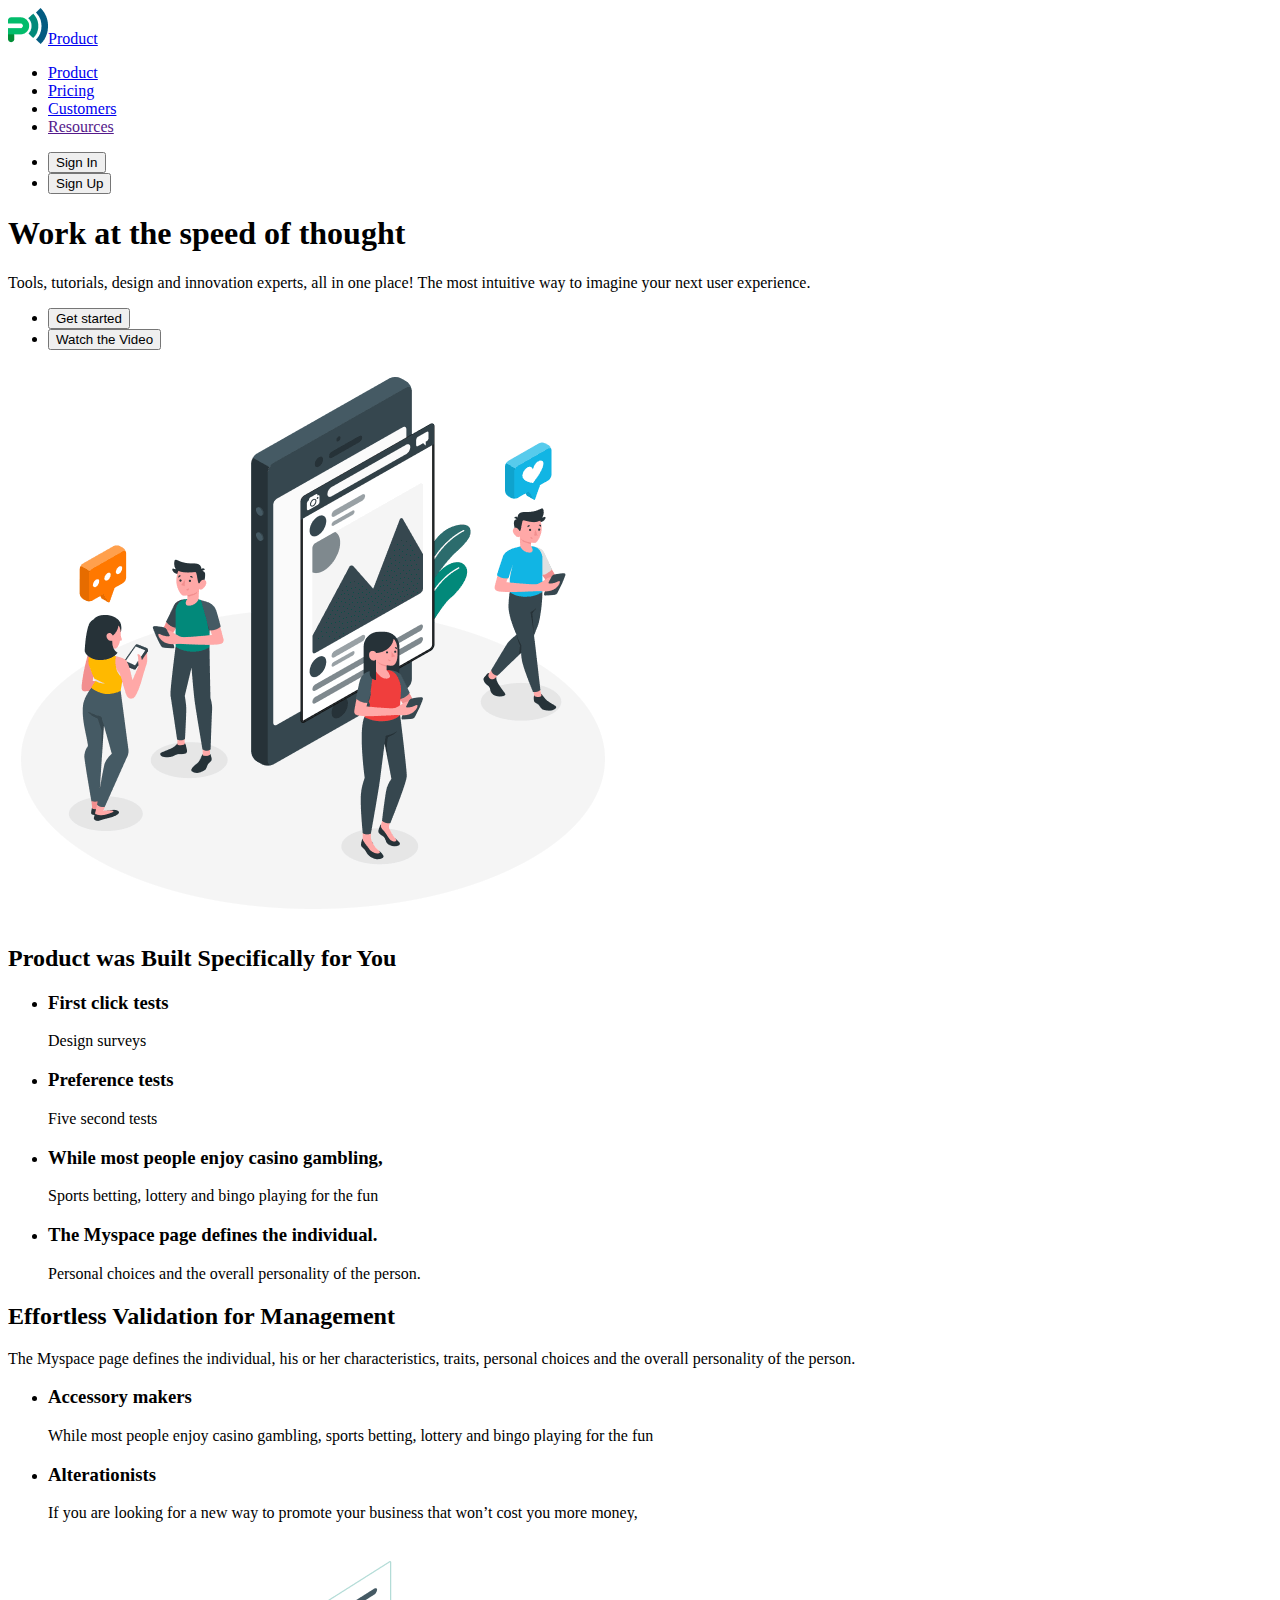
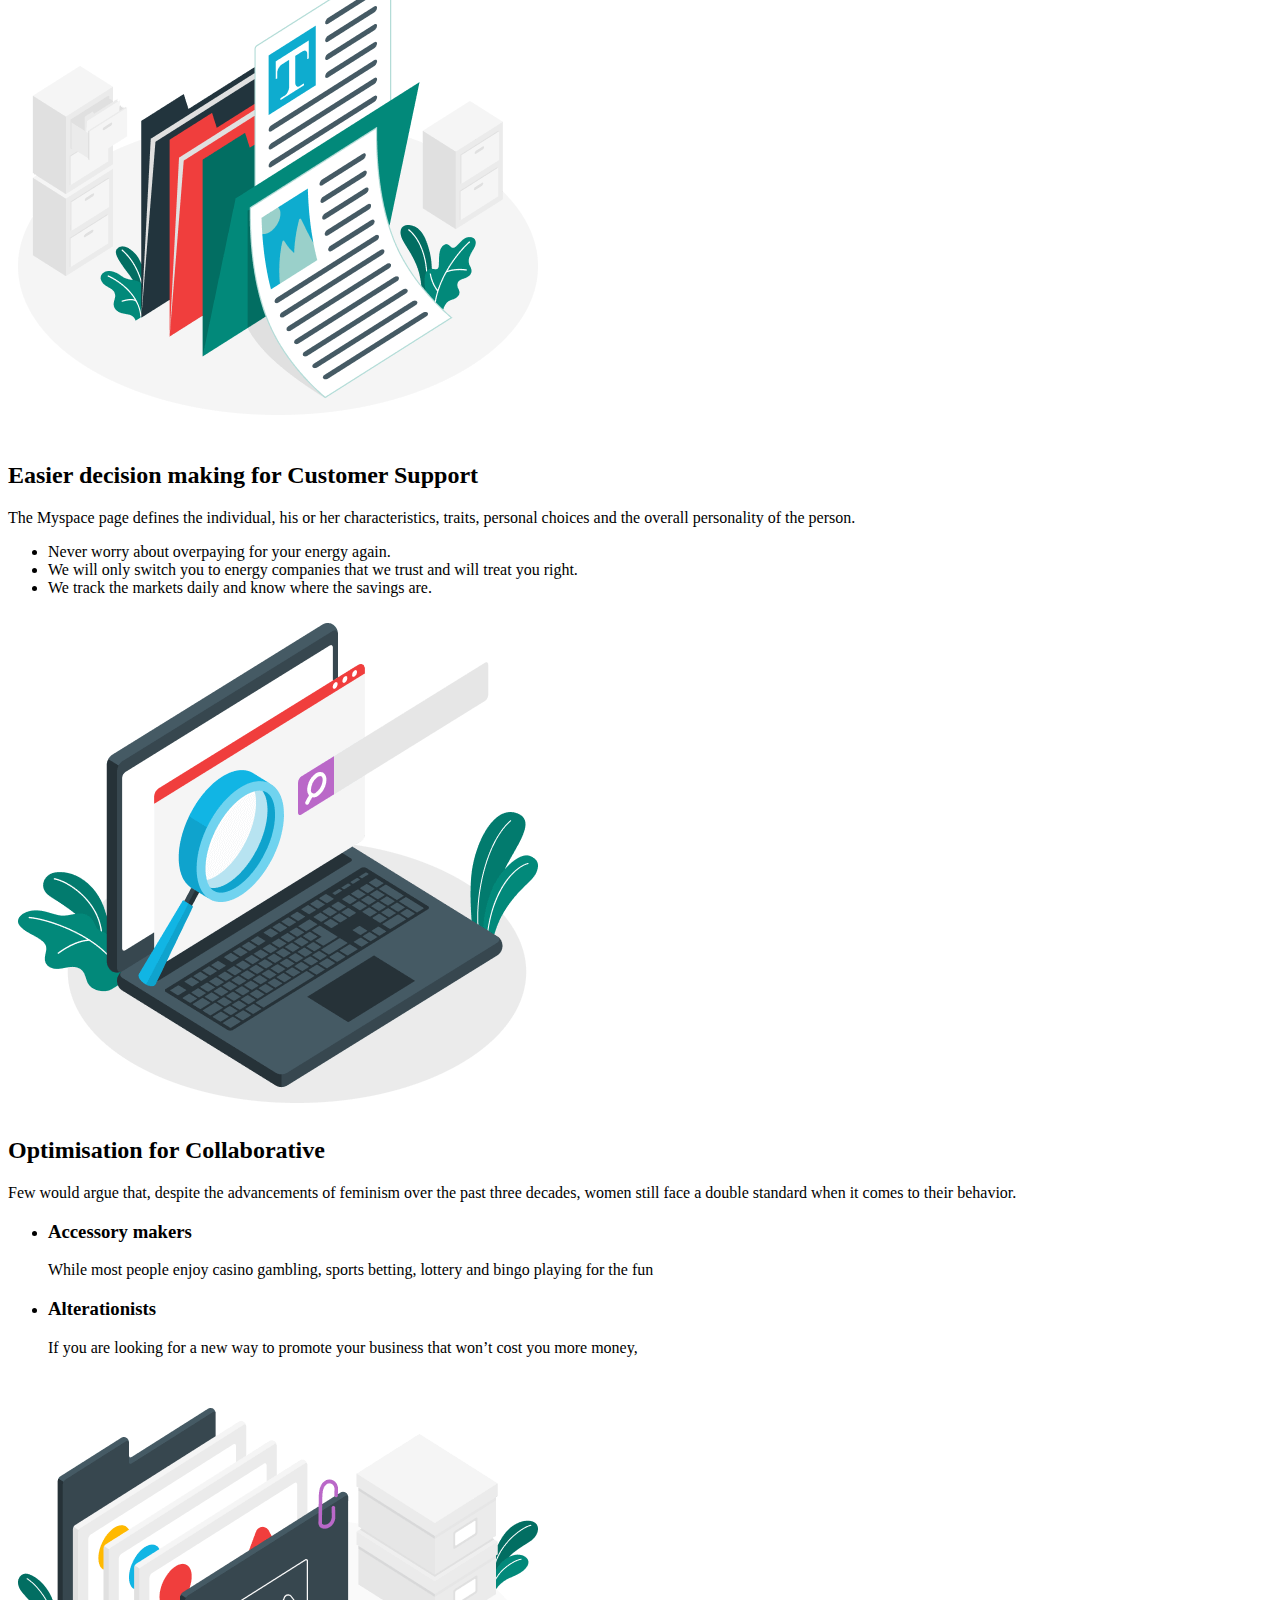
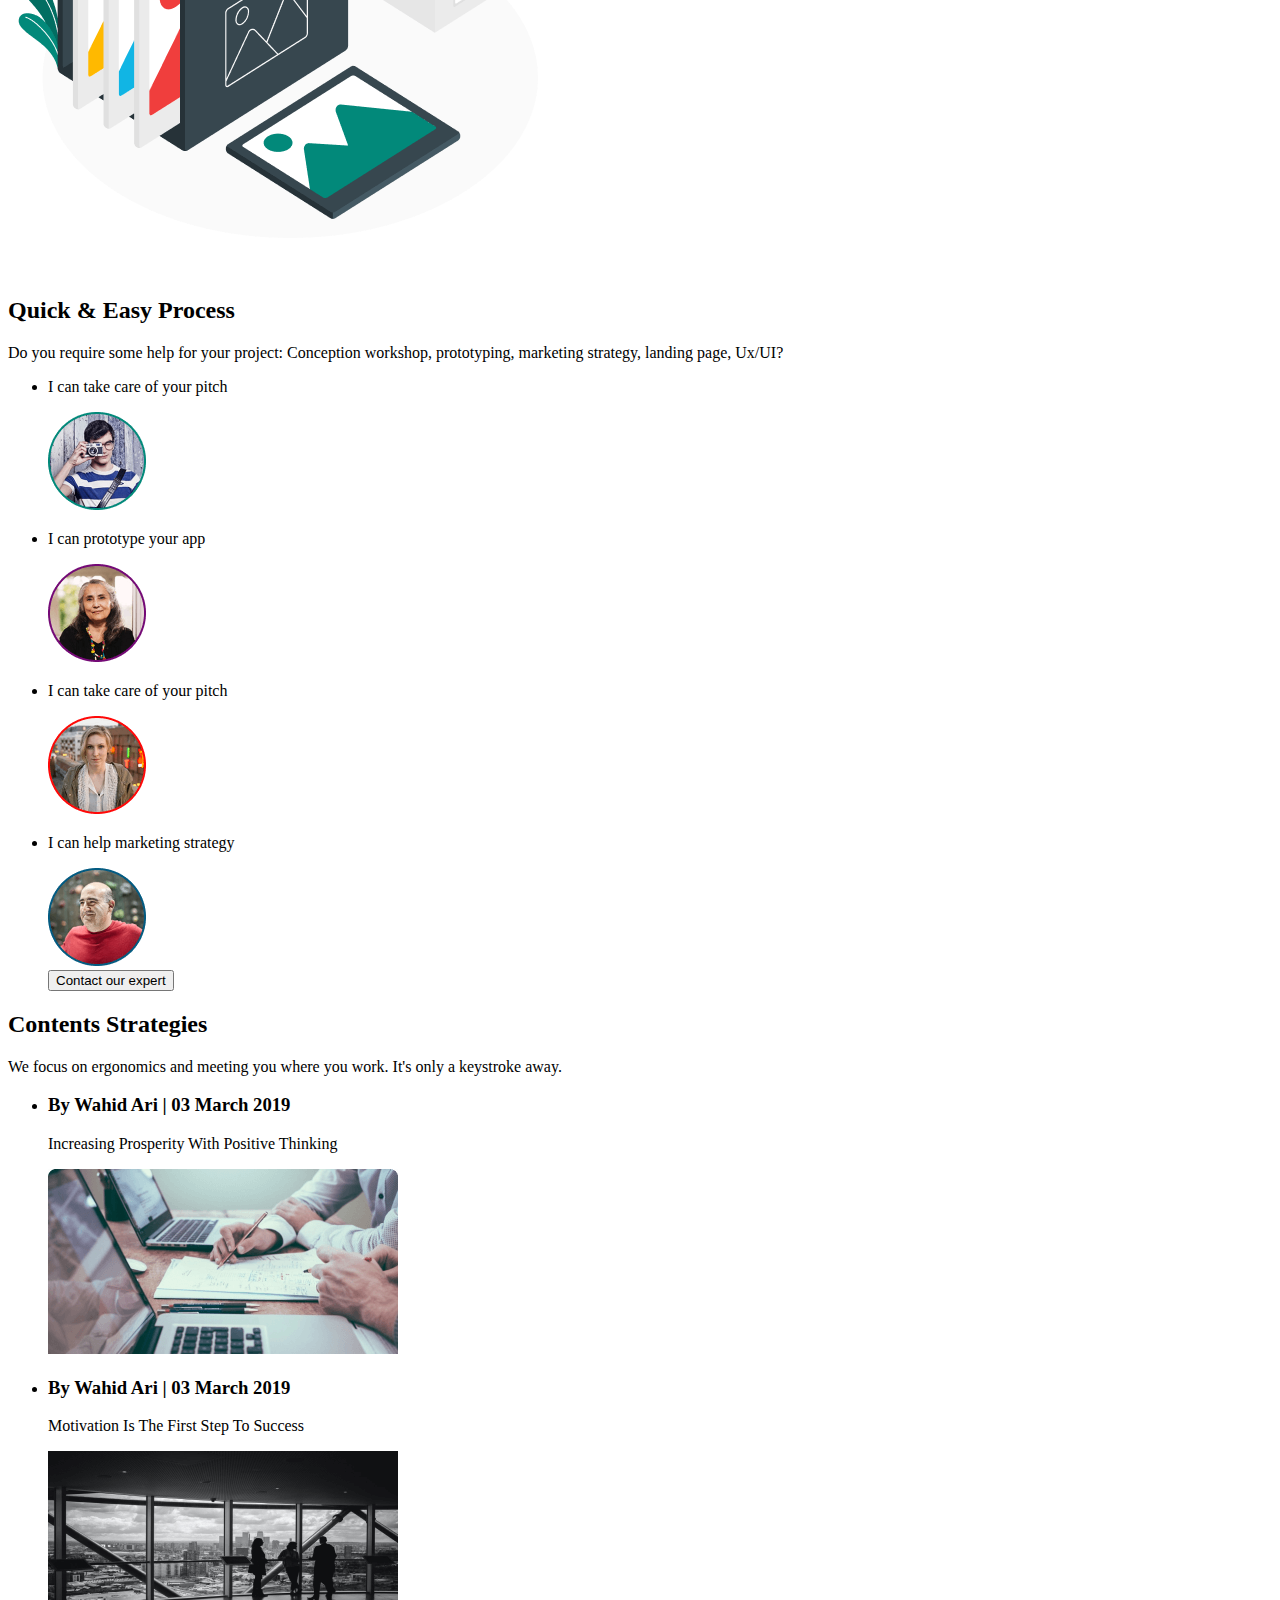
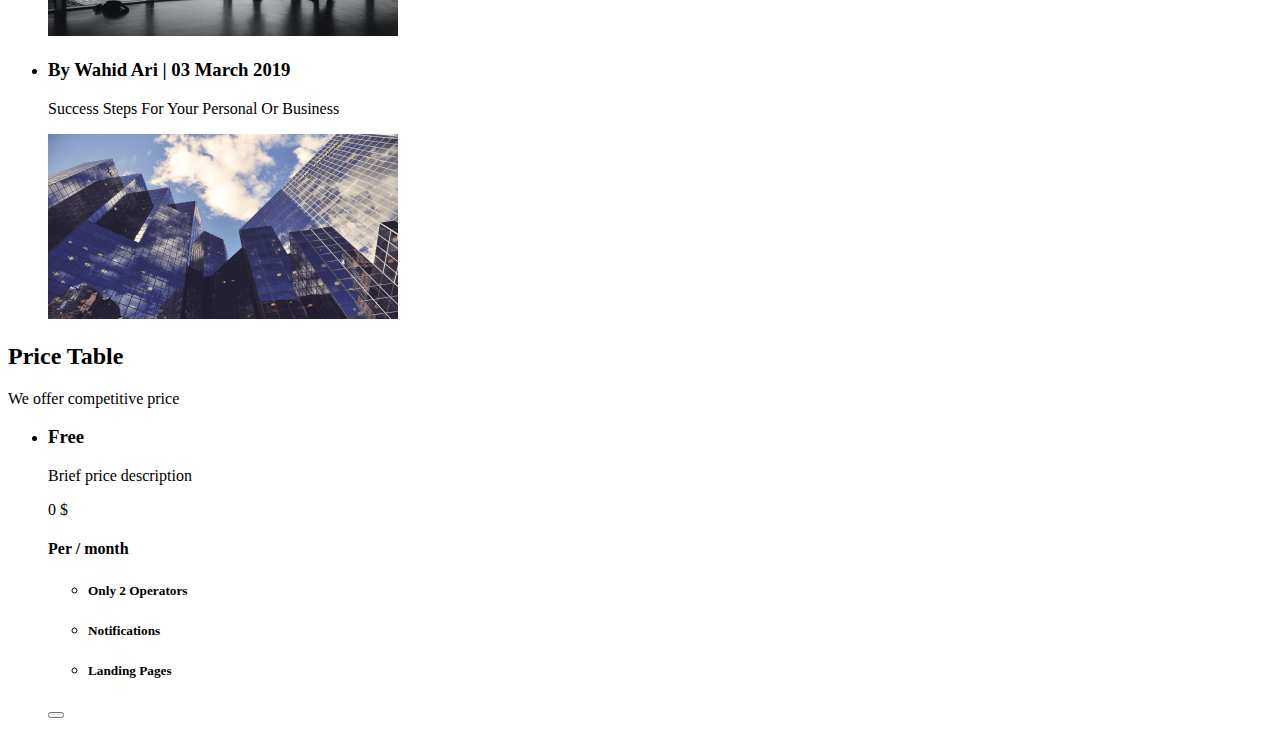
==== index.html @ 803cac32 "+" ====
<!DOCTYPE html>
<html lang="en">
  <head>
    <meta charset="UTF-8" />
    <meta name="viewport" content="width=device-width, initial-scale=1.0" />
    <title>Business promotion</title>
  </head>
  <body>
    <header>
      <nav>
        <a href="./index.html"
          ><img src="./images/logo.png" alt="logo" />Product</a
        >
        <ul>
          <li><a href="./index.html">Product</a></li>
          <li><a href="./pricises.html">Pricing</a></li>
          <li><a href="./customer.html">Customers</a></li>
          <li><a href="">Resources</a></li>
        </ul>
      </nav>
      <ul>
        <li><button type="button">Sign In</button></li>
        <li><button type="button">Sign Up</button></li>
      </ul>
    </header>
    <main>
      <section>
        <h1>Work at the speed of thought</h1>
        <p>
          Tools, tutorials, design and innovation experts, all in one place! The
          most intuitive way to imagine your next user experience.
        </p>
        <ul>
          <li><button type="button">Get started</button></li>
          <li><button type="button">Watch the Video</button></li>
        </ul>
        <img src="./images/hero-img.png" alt="peoples" />
      </section>
      <h2>Product was Built Specifically for You</h2>
      <ul>
        <li>
          <h3>First click tests</h3>
          <p>Design surveys</p>
        </li>
        <li>
          <h3>Preference tests</h3>
          <p>Five second tests</p>
        </li>
        <li>
          <h3>While most people enjoy casino gambling,</h3>
          <p>Sports betting, lottery and bingo playing for the fun</p>
        </li>
        <li>
          <h3>The Myspace page defines the individual.</h3>
          <p>Personal choices and the overall personality of the person.</p>
        </li>
      </ul>
      <section>
        <h2>Effortless Validation for Management</h2>
        <p>
          The Myspace page defines the individual, his or her characteristics,
          traits, personal choices and the overall personality of the person.
        </p>
        <ul>
          <li>
            <h3>Accessory makers</h3>
            <p>
              While most people enjoy casino gambling, sports betting, lottery
              and bingo playing for the fun
            </p>
          </li>
          <li>
            <h3>Alterationists</h3>
            <p>
              If you are looking for a new way to promote your business that
              won’t cost you more money,
            </p>
          </li>
        </ul>
        <img src="./images/management-img.png" alt="management" />
      </section>
      <section>
        <h2>Easier decision making for Customer Support</h2>
        <p>
          The Myspace page defines the individual, his or her characteristics,
          traits, personal choices and the overall personality of the person.
        </p>
        <ul>
          <li>Never worry about overpaying for your energy again.</li>
          <li>
            We will only switch you to energy companies that we trust and will
            treat you right.
          </li>
          <li>We track the markets daily and know where the savings are.</li>
        </ul>
        <img src="./images/support-img.png" alt="support" />
      </section>
      <section>
        <h2>Optimisation for Collaborative</h2>
        <p>
          Few would argue that, despite the advancements of feminism over the
          past three decades, women still face a double standard when it comes
          to their behavior.
        </p>
        <ul>
          <li>
            <h3>Accessory makers</h3>
            <p>
              While most people enjoy casino gambling, sports betting, lottery
              and bingo playing for the fun
            </p>
          </li>
          <li>
            <h3>Alterationists</h3>
            <p>
              If you are looking for a new way to promote your business that
              won’t cost you more money,
            </p>
          </li>
        </ul>
        <img src="./images/collaboration-img.png" alt="collaborative" />
      </section>
      <section>
        <h2>Quick & Easy Process</h2>
        <p>
          Do you require some help for your project: Conception workshop,
          prototyping, marketing strategy, landing page, Ux/UI?
        </p>
        <ul>
          <li>
            <p>I can take care of your pitch</p>
            <img src="./images/avatar-2.png" alt="avatar-two" />
          </li>
          <li>
            <p>I can prototype your app</p>
            <img src="./images/avatar-1.png" alt="avatar-one" />
          </li>
          <li>
            <p>I can take care of your pitch</p>
            <img src="./images/avatar.png" alt="avatar" />
          </li>
          <li>
            <p>I can help marketing strategy</p>
            <img src="./images/avatar-3.png" alt="avatar-three" />
          </li>
          <button type="button">Contact our expert</button>
        </ul>
      </section>
      <section>
        <h2>Contents Strategies</h2>
        <p>
          We focus on ergonomics and meeting you where you work. It's only a
          keystroke away.
        </p>
        <ul>
          <li>
            <h3>By Wahid Ari | 03 March 2019</h3>
            <p>Increasing Prosperity With Positive Thinking</p>
            <img src="./images/image bg.png" alt="image-one" />
          </li>
          <li>
            <h3>By Wahid Ari | 03 March 2019</h3>
            <p>Motivation Is The First Step To Success</p>
            <img src="./images/Bitmap-1.png" alt="image-two" />
          </li>
          <li>
            <h3>By Wahid Ari | 03 March 2019</h3>
            <p>Success Steps For Your Personal Or Business</p>
            <img src="./images/Bitmap.png" alt="image-three" />
          </li>
        </ul>
      </section>
      <section>
        <h2>Price Table</h2>
        <p>We offer competitive price</p>
        <ul>
          <li>
            <h3>Free</h3>
            <p>Brief price description</p>
            <p>0 &#36;</p>
            <h4>Per / month</h4>
            <ul>
              <li><h5>Only 2 Operators</h5></li>
              <li><h5>Notifications</h5></li>
              <li><h5>Landing Pages</h5></li>
            </ul>
          </li>
          <button type="button"></button>
        </ul>
      </section>
    </main>
    <footer></footer>
  </body>
</html>
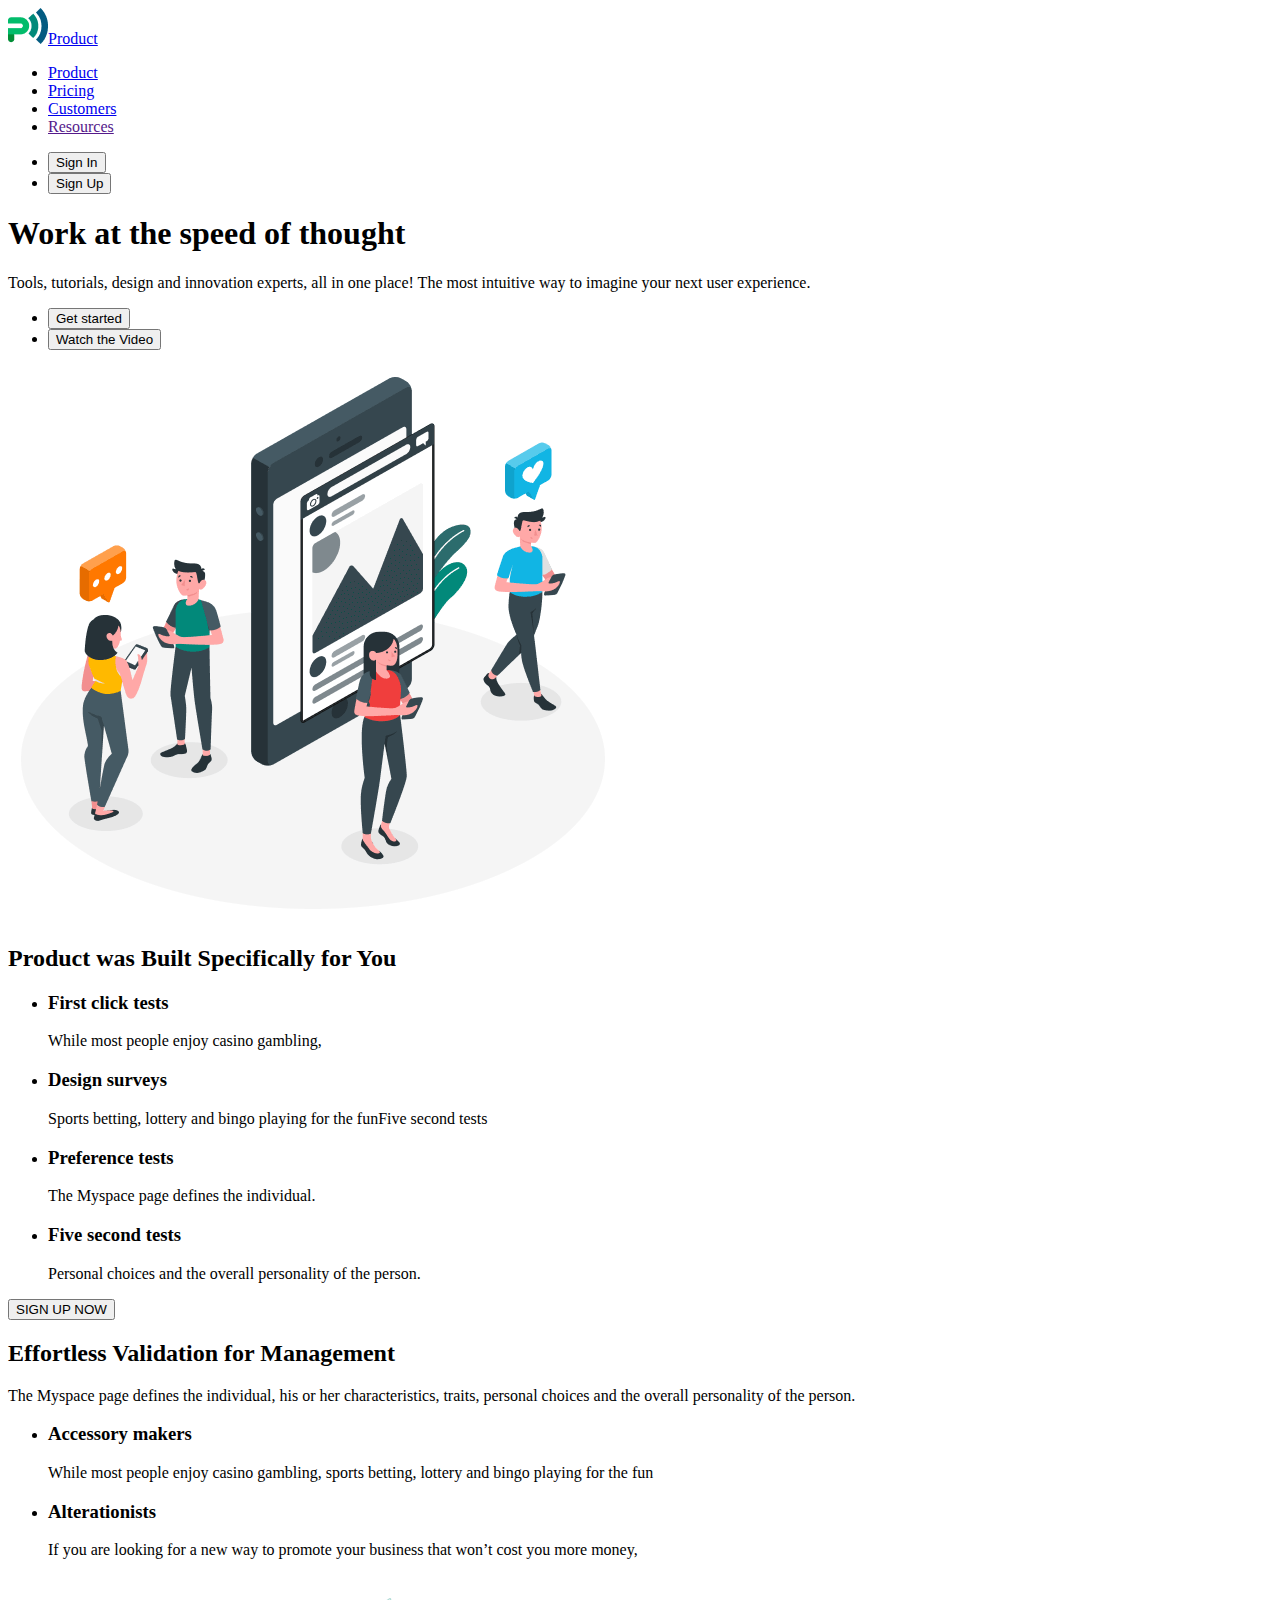
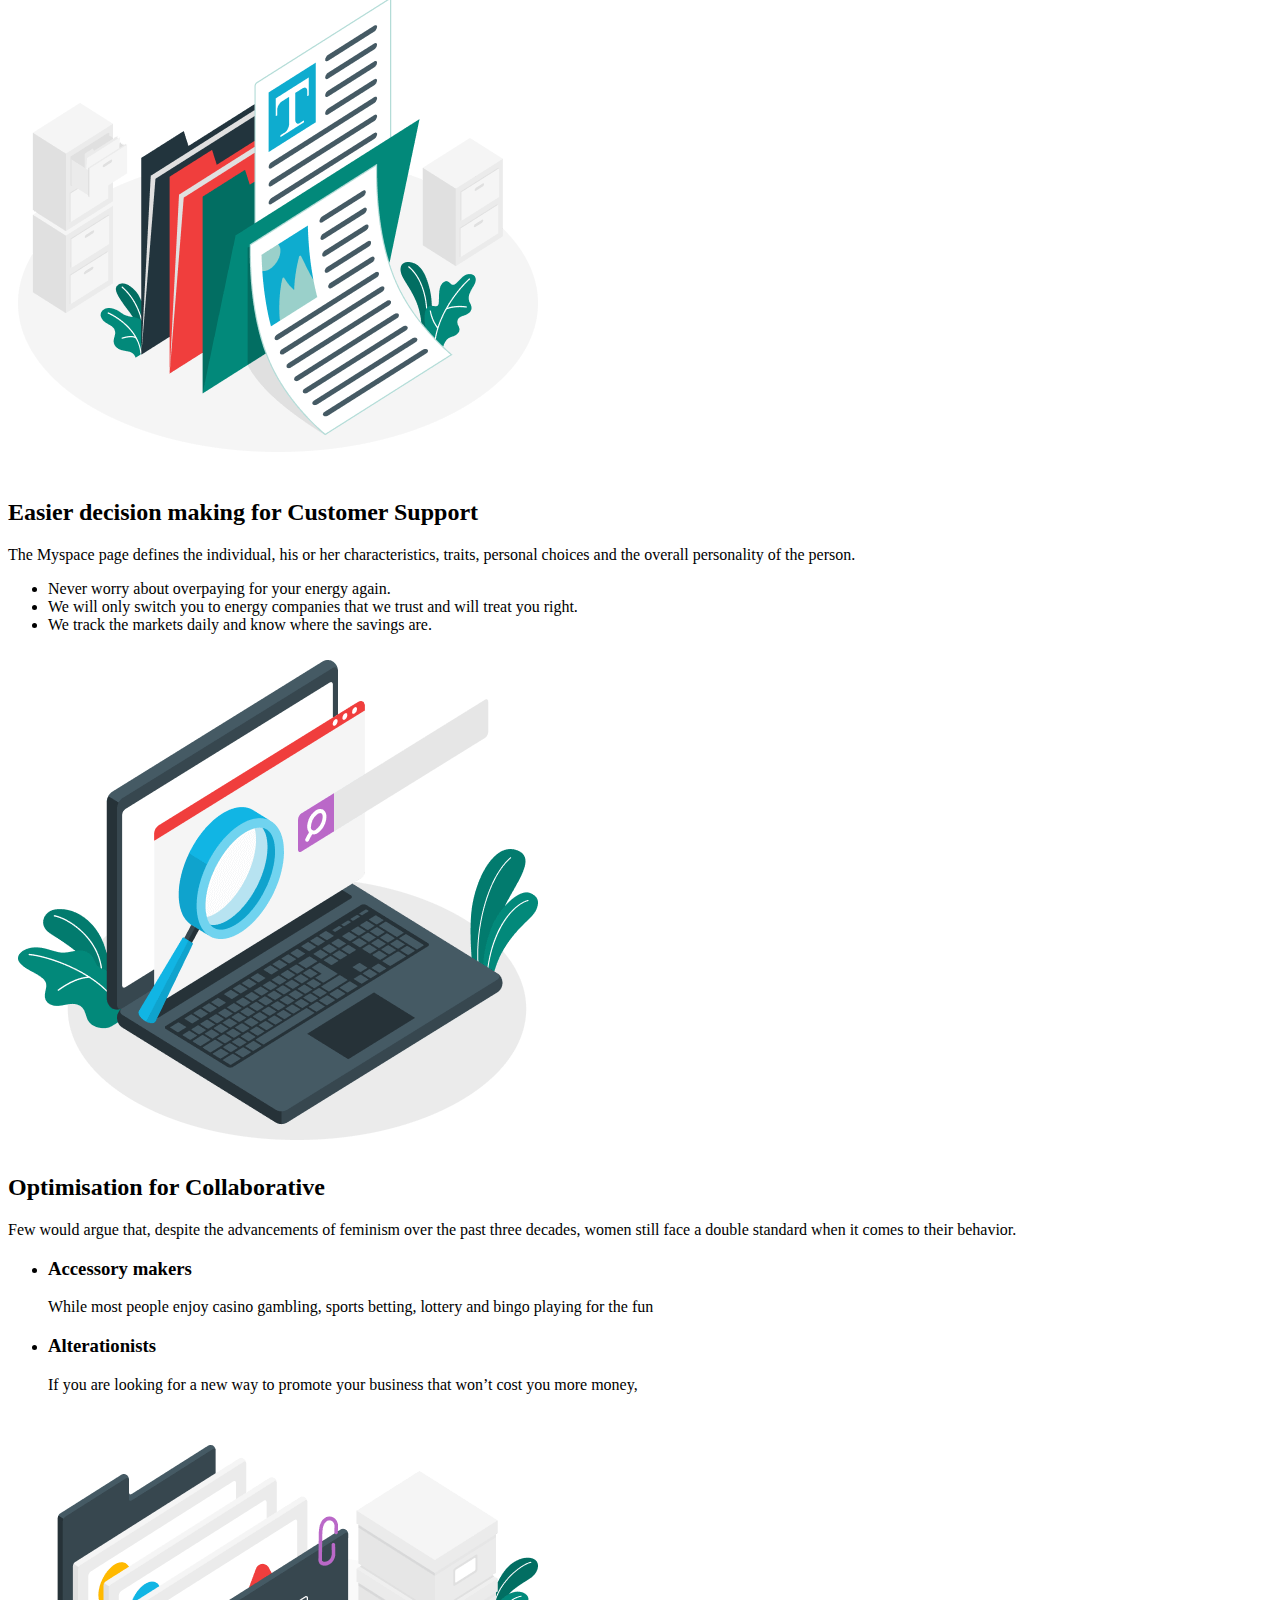
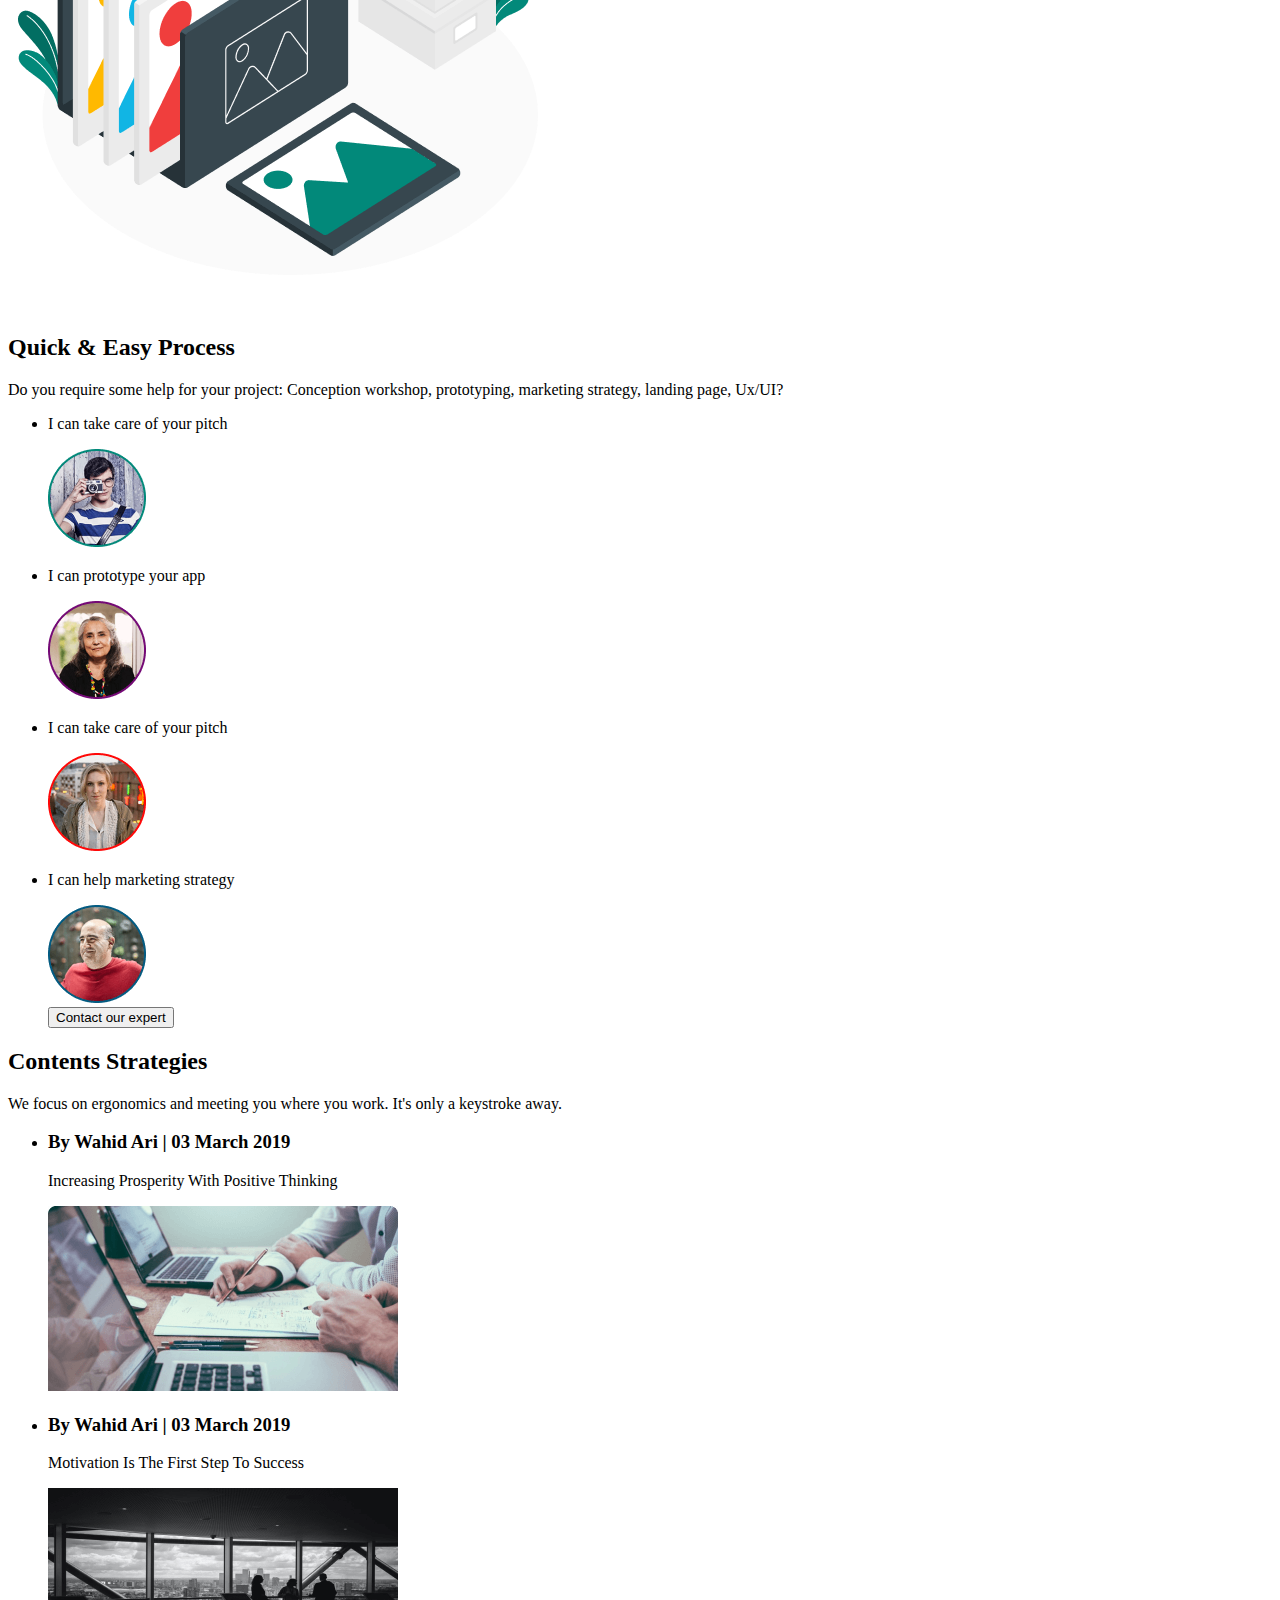
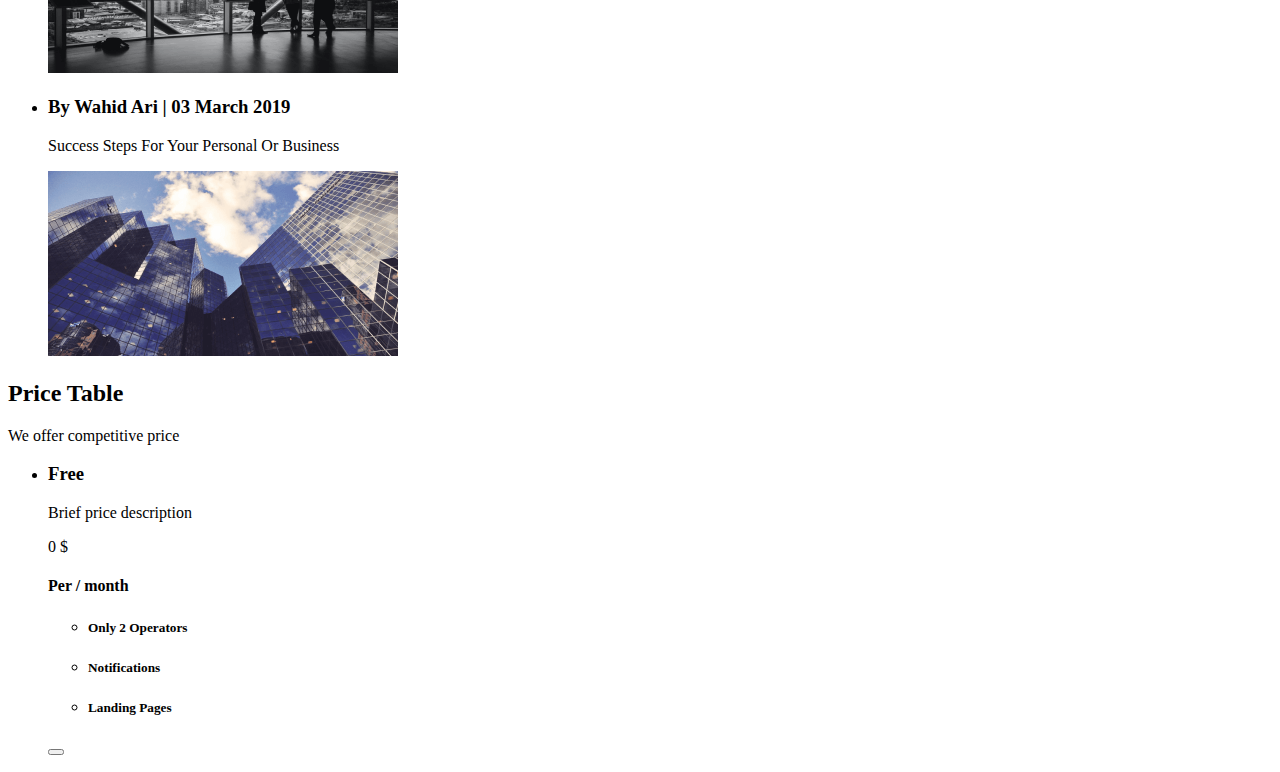
==== commit acfc876f: "Update index.html" ====
--- a/index.html
+++ b/index.html
@@ -36,25 +36,31 @@
         </ul>
         <img src="./images/hero-img.png" alt="peoples" />
       </section>
-      <h2>Product was Built Specifically for You</h2>
-      <ul>
-        <li>
-          <h3>First click tests</h3>
-          <p>Design surveys</p>
-        </li>
-        <li>
-          <h3>Preference tests</h3>
-          <p>Five second tests</p>
-        </li>
-        <li>
-          <h3>While most people enjoy casino gambling,</h3>
-          <p>Sports betting, lottery and bingo playing for the fun</p>
-        </li>
-        <li>
-          <h3>The Myspace page defines the individual.</h3>
-          <p>Personal choices and the overall personality of the person.</p>
-        </li>
-      </ul>
+      <section>
+        <h2>Product was Built Specifically for You</h2>
+        <ul>
+          <li>
+            <h3>First click tests</h3>
+            <p>While most people enjoy casino gambling,</p>
+          </li>
+          <li>
+            <h3>Design surveys</h3>
+            <p>
+              Sports betting, lottery and bingo playing for the funFive second
+              tests
+            </p>
+          </li>
+          <li>
+            <h3>Preference tests</h3>
+            <p>The Myspace page defines the individual.</p>
+          </li>
+          <li>
+            <h3>Five second tests</h3>
+            <p>Personal choices and the overall personality of the person.</p>
+          </li>
+        </ul>
+        <button type="button">SIGN UP NOW</button>
+      </section>
       <section>
         <h2>Effortless Validation for Management</h2>
         <p>
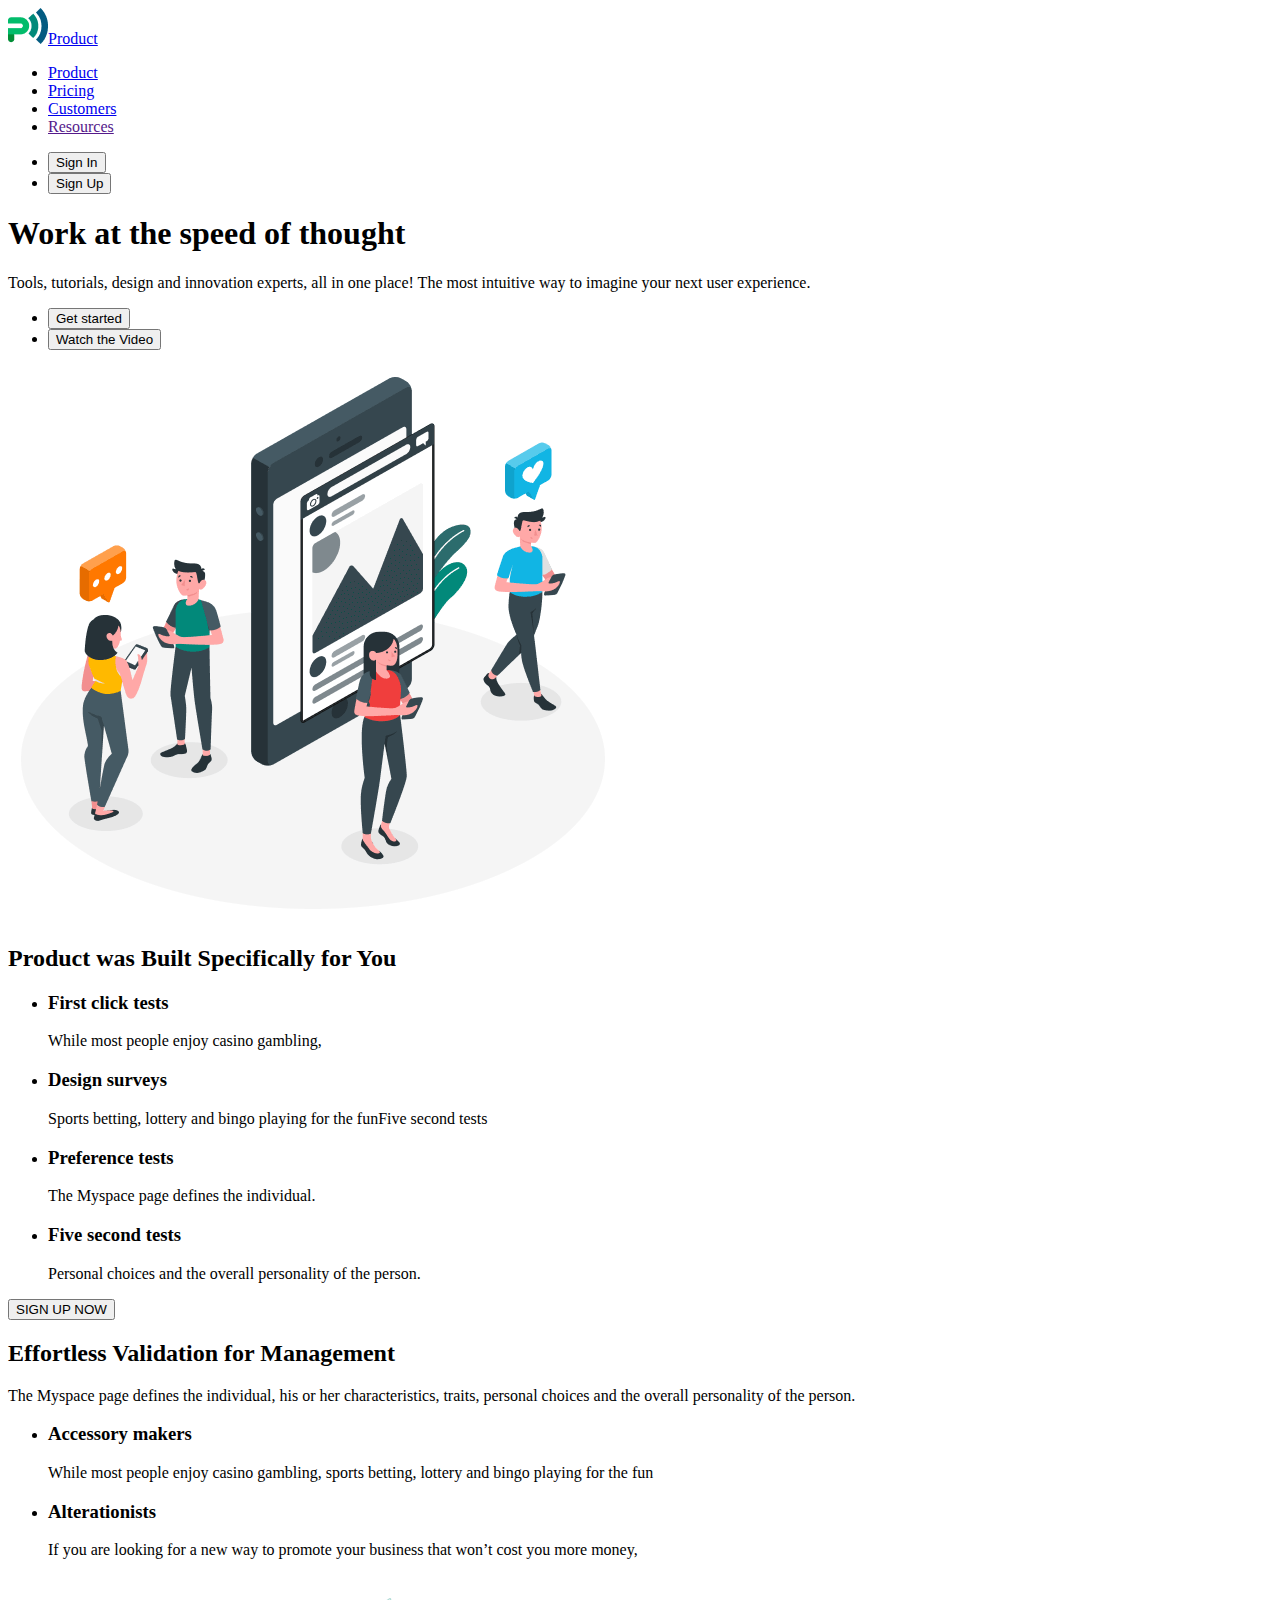
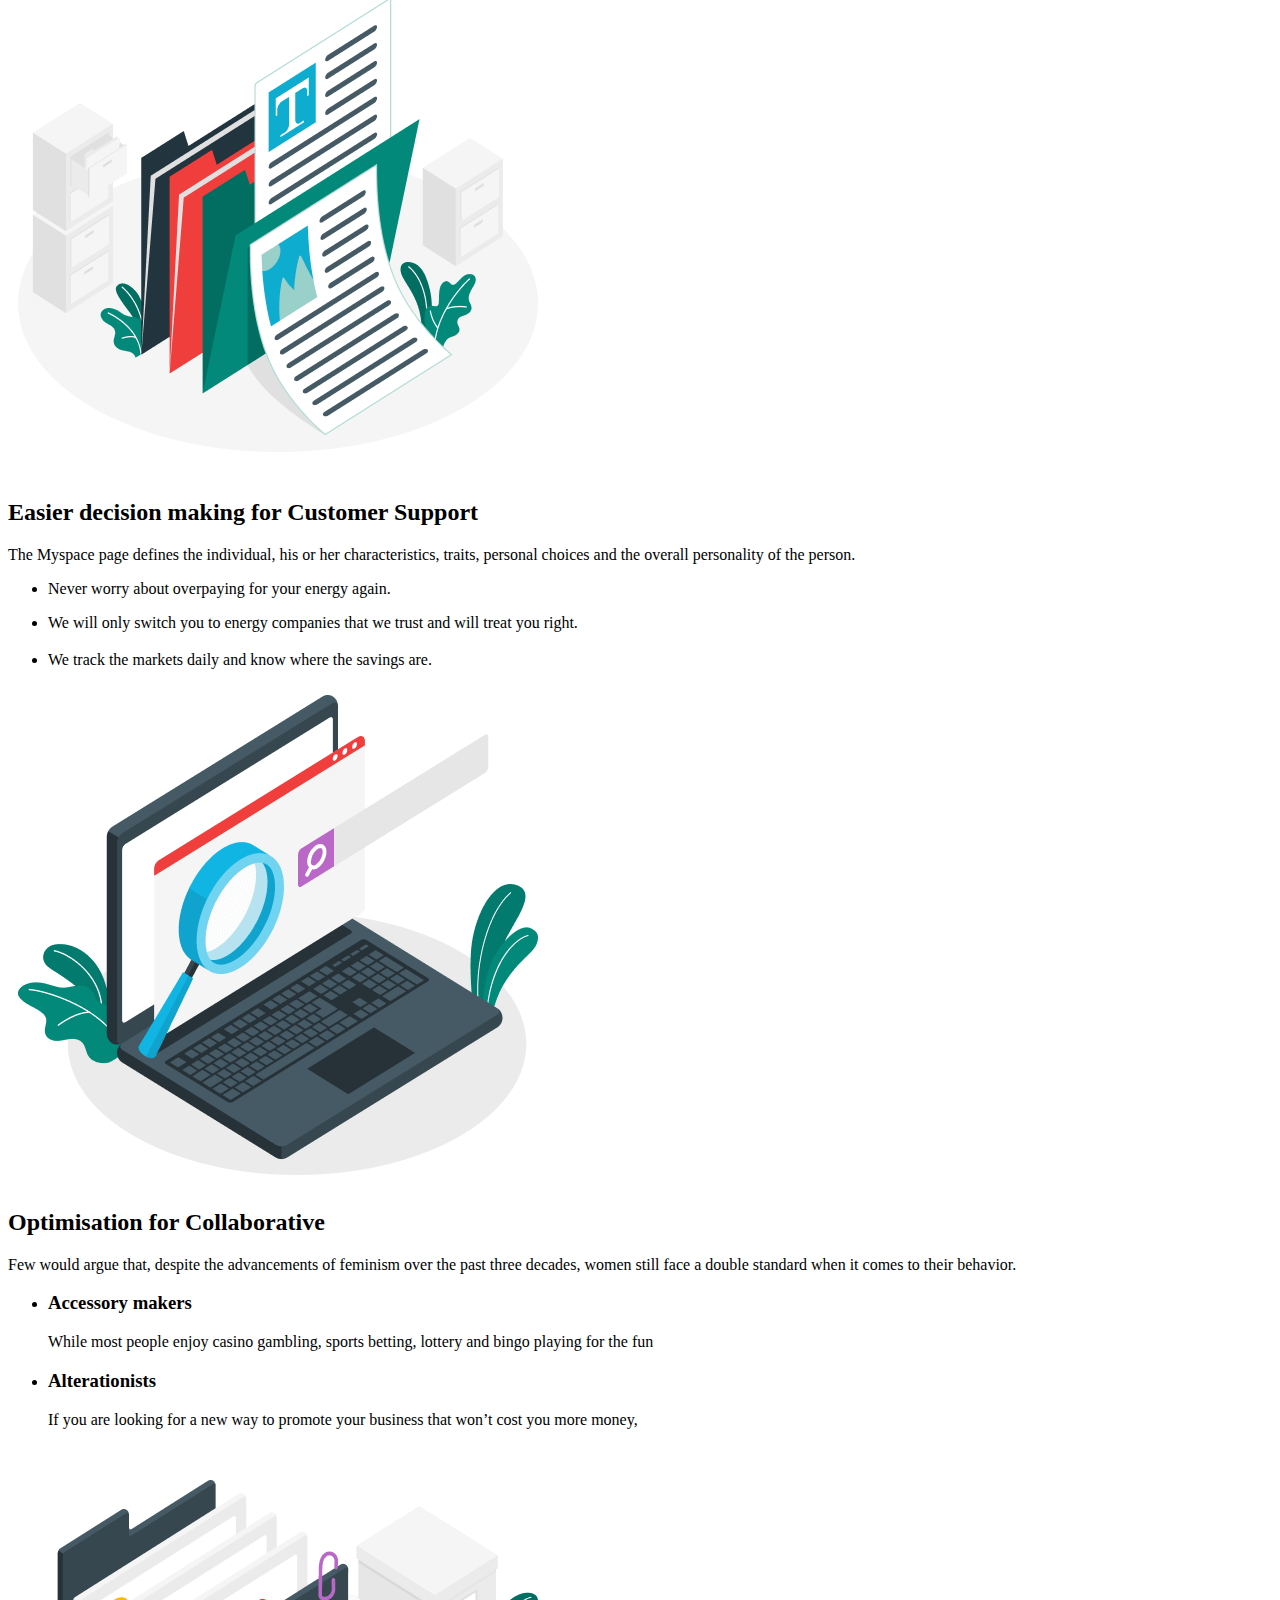
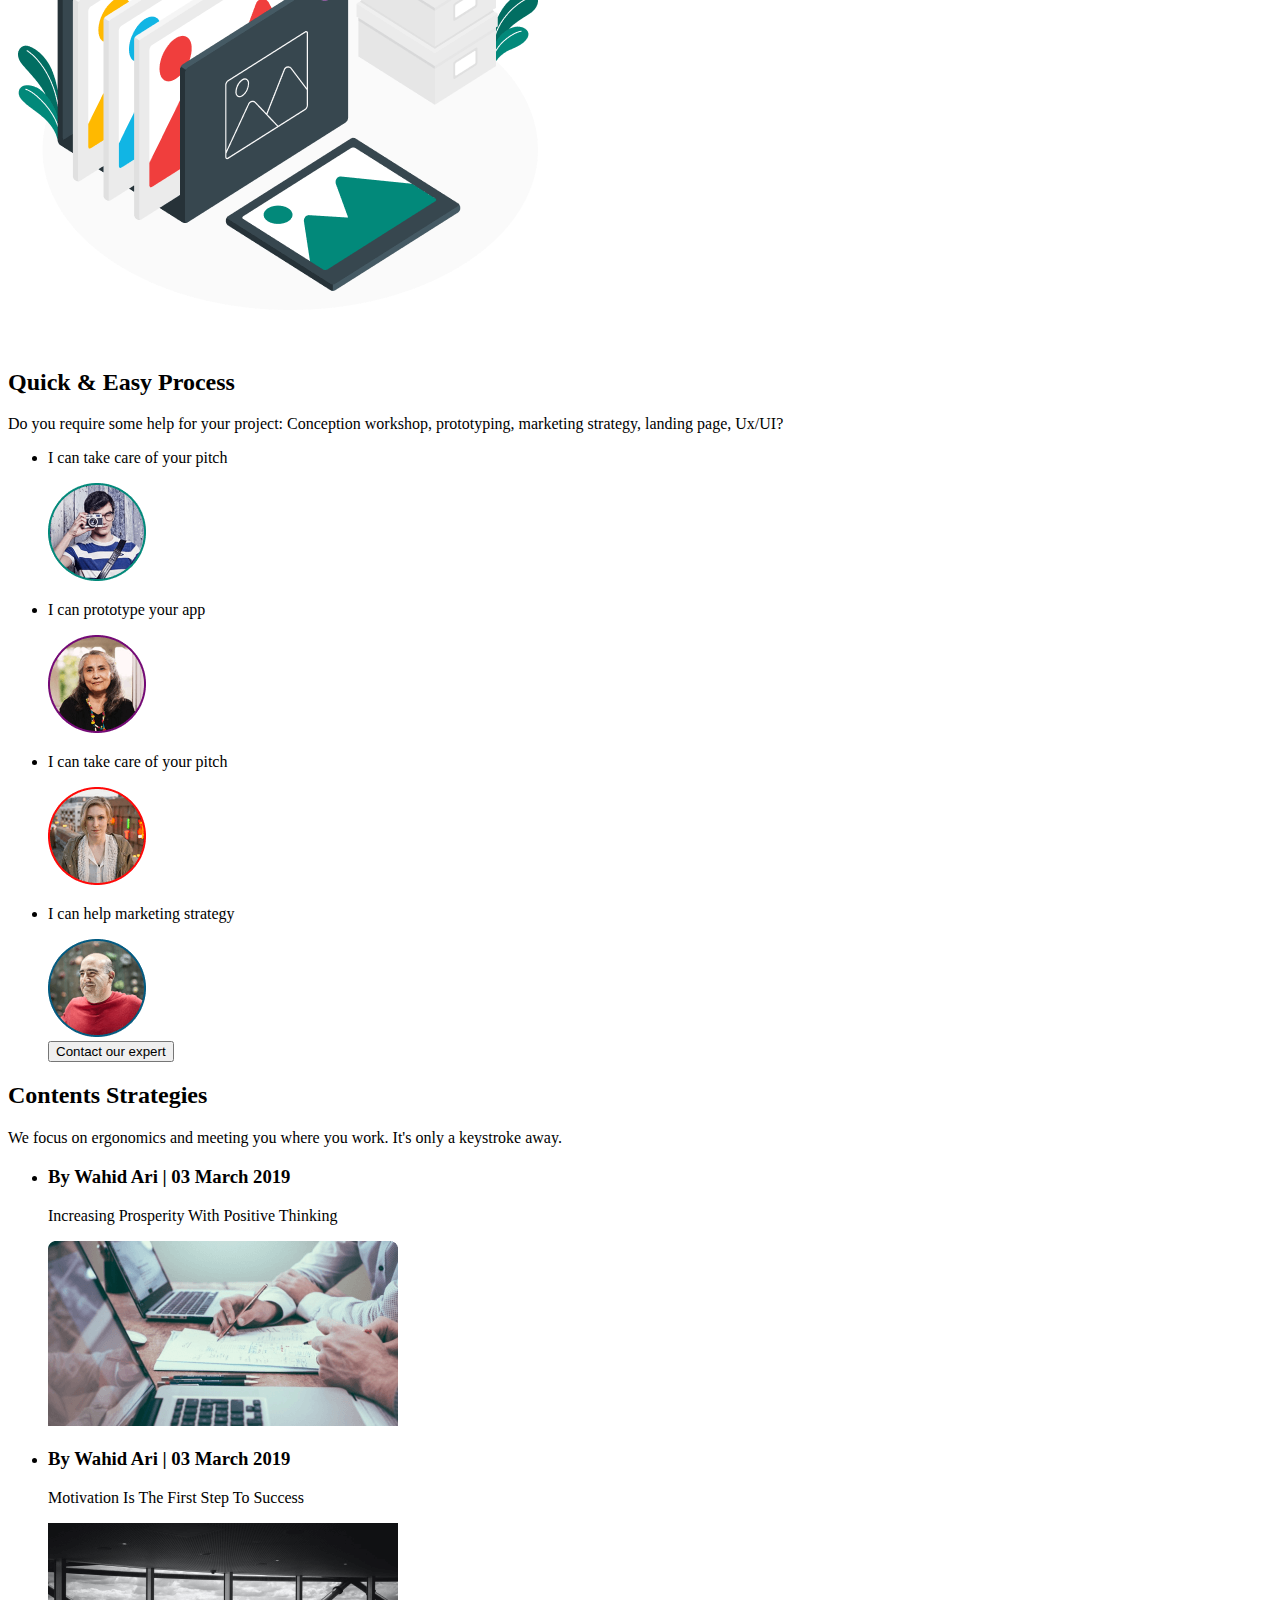
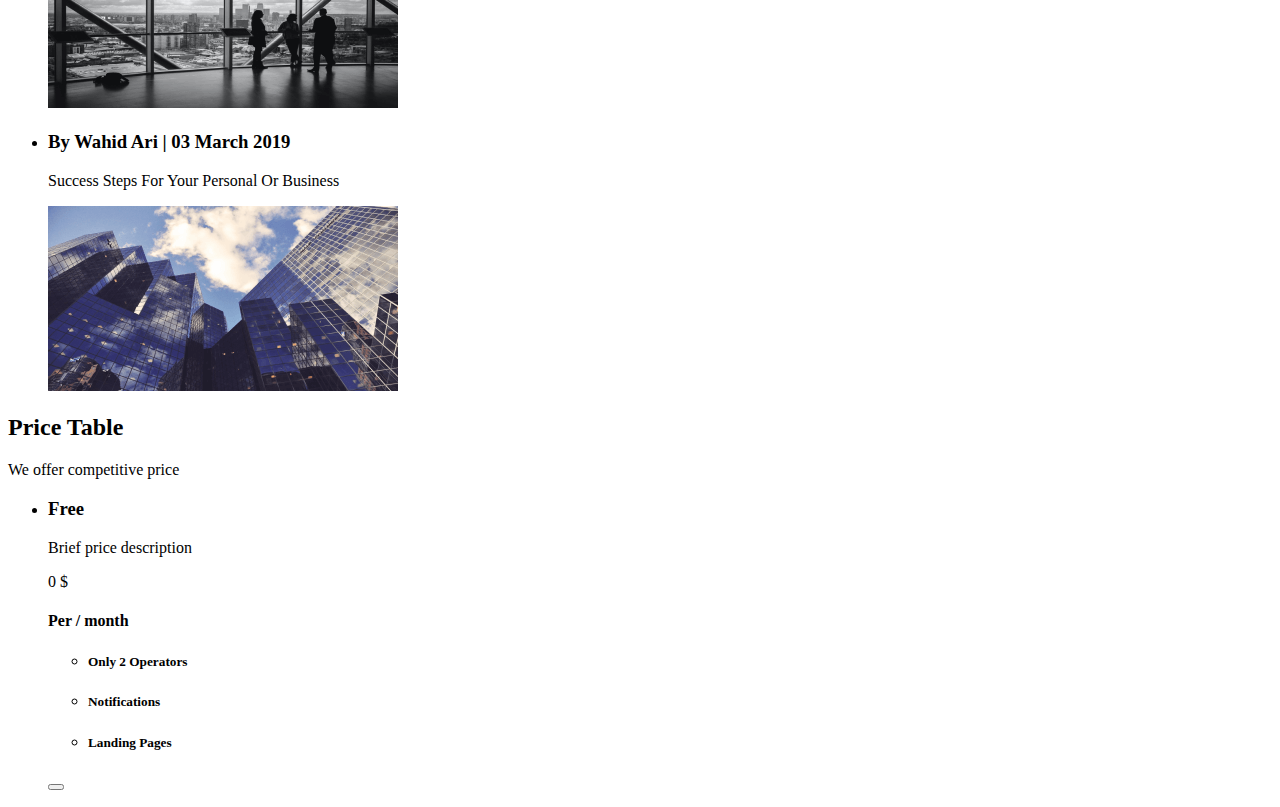
==== commit 644b1b02: "Update index.html" ====
--- a/index.html
+++ b/index.html
@@ -92,12 +92,17 @@
           traits, personal choices and the overall personality of the person.
         </p>
         <ul>
-          <li>Never worry about overpaying for your energy again.</li>
-          <li>
-            We will only switch you to energy companies that we trust and will
-            treat you right.
-          </li>
-          <li>We track the markets daily and know where the savings are.</li>
+          <li><p>Never worry about overpaying for your energy again.</p></li>
+          <li>
+            <p>
+              We will only switch you to energy companies that we trust and will
+              treat you right.
+            </p>
+          </li>
+          <h3></h3>
+          <li>
+            <p>We track the markets daily and know where the savings are.</p>
+          </li>
         </ul>
         <img src="./images/support-img.png" alt="support" />
       </section>
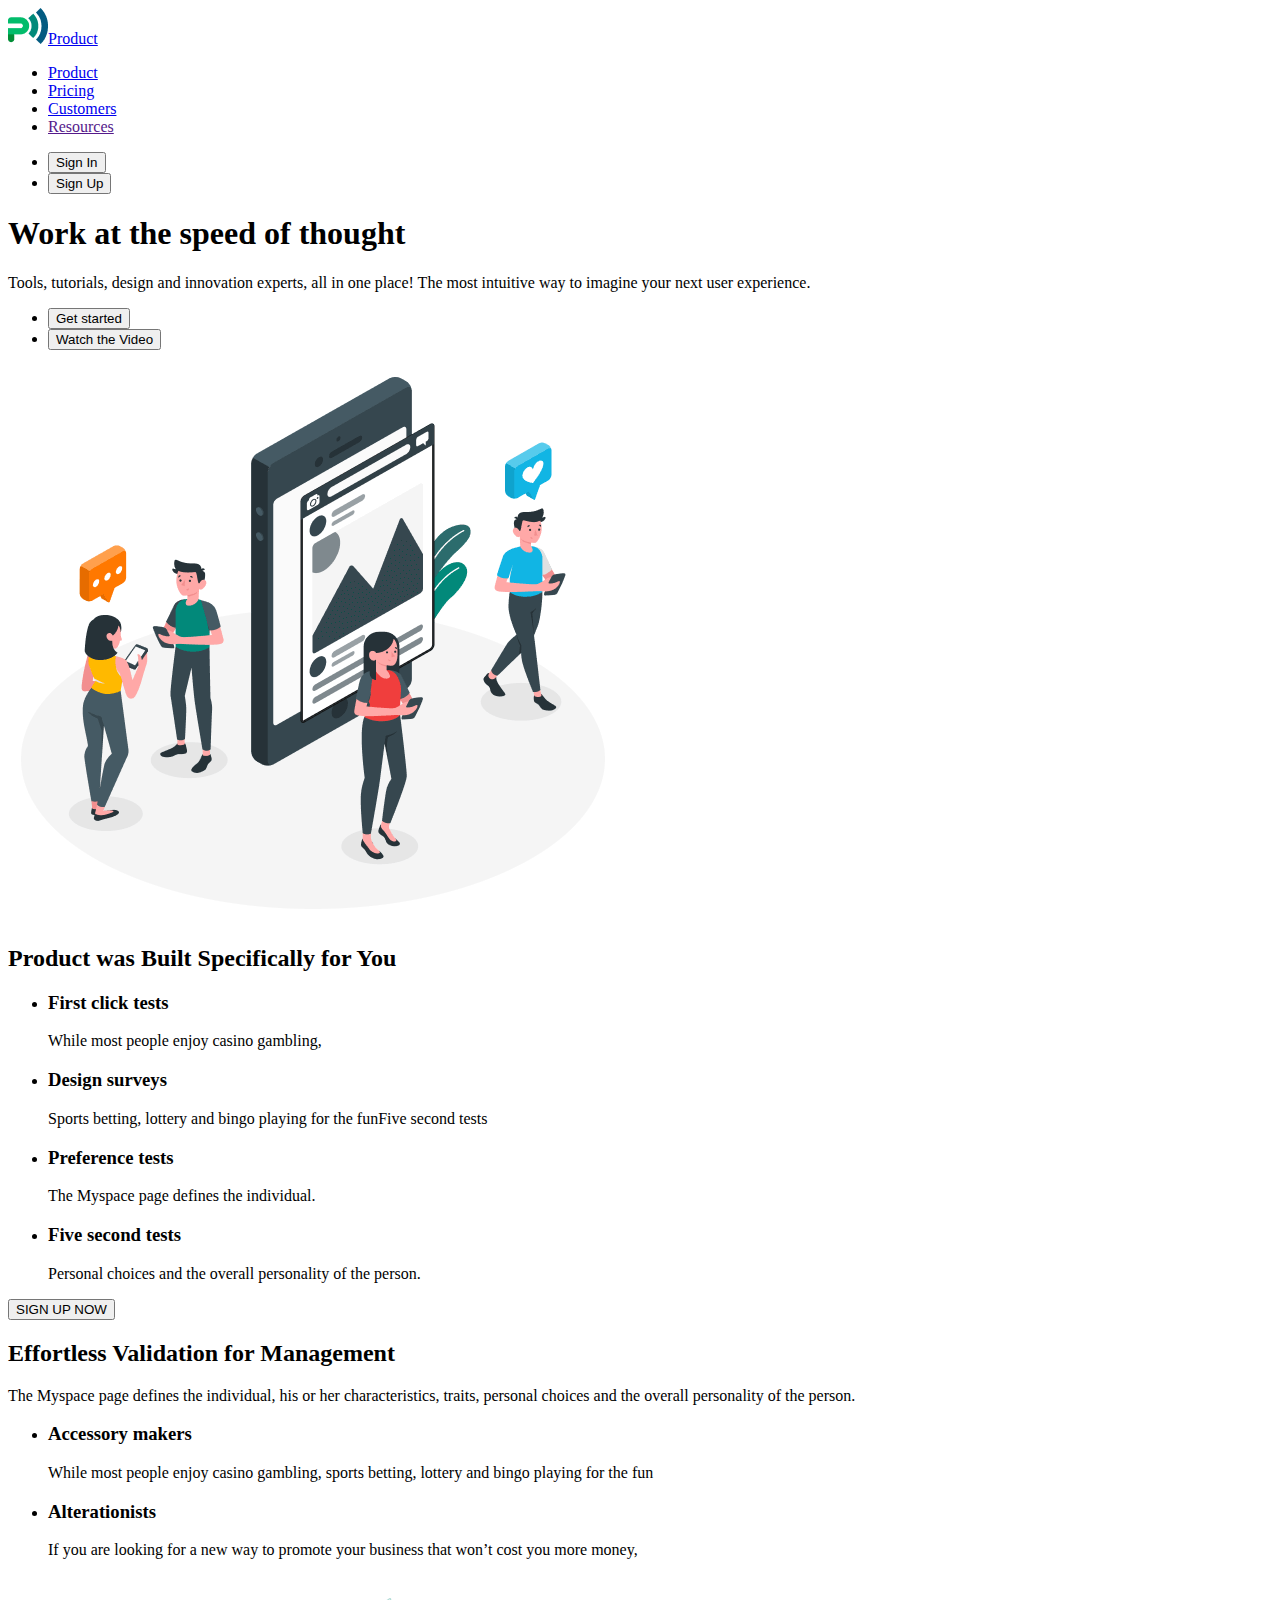
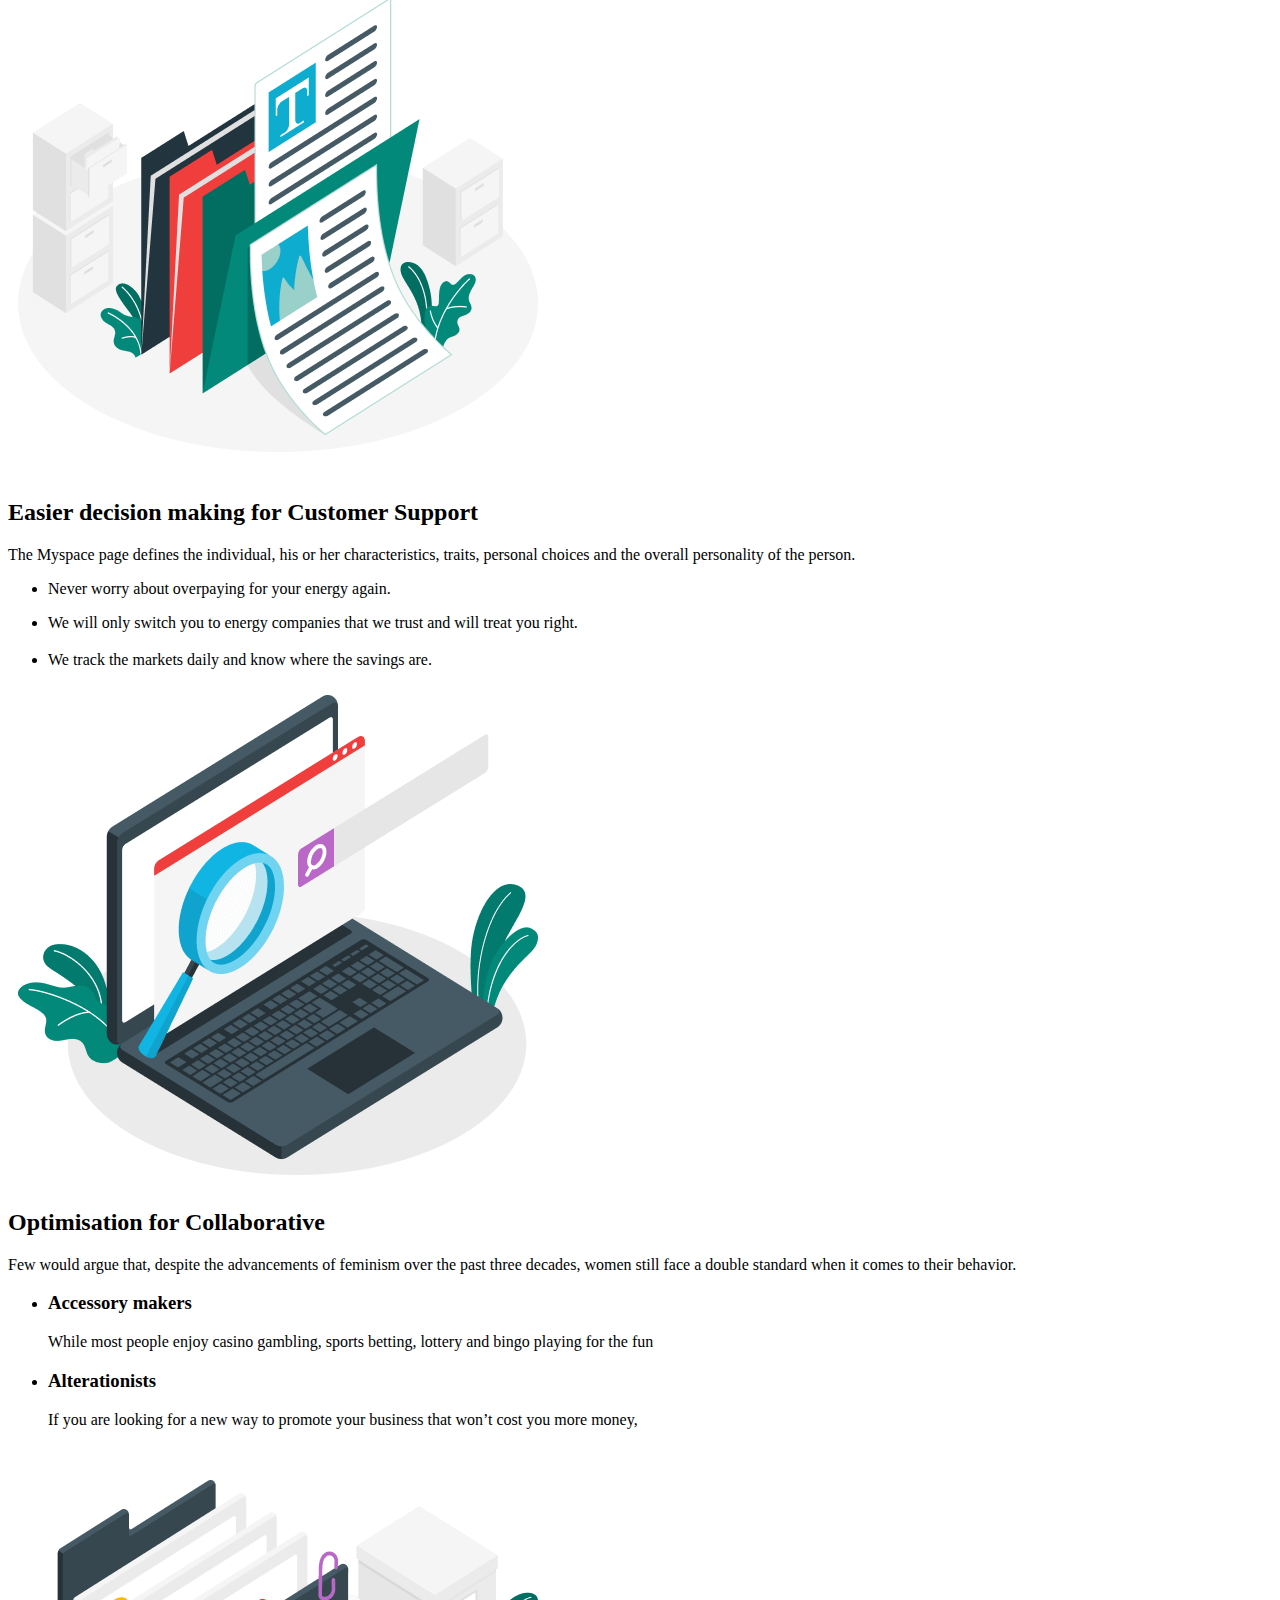
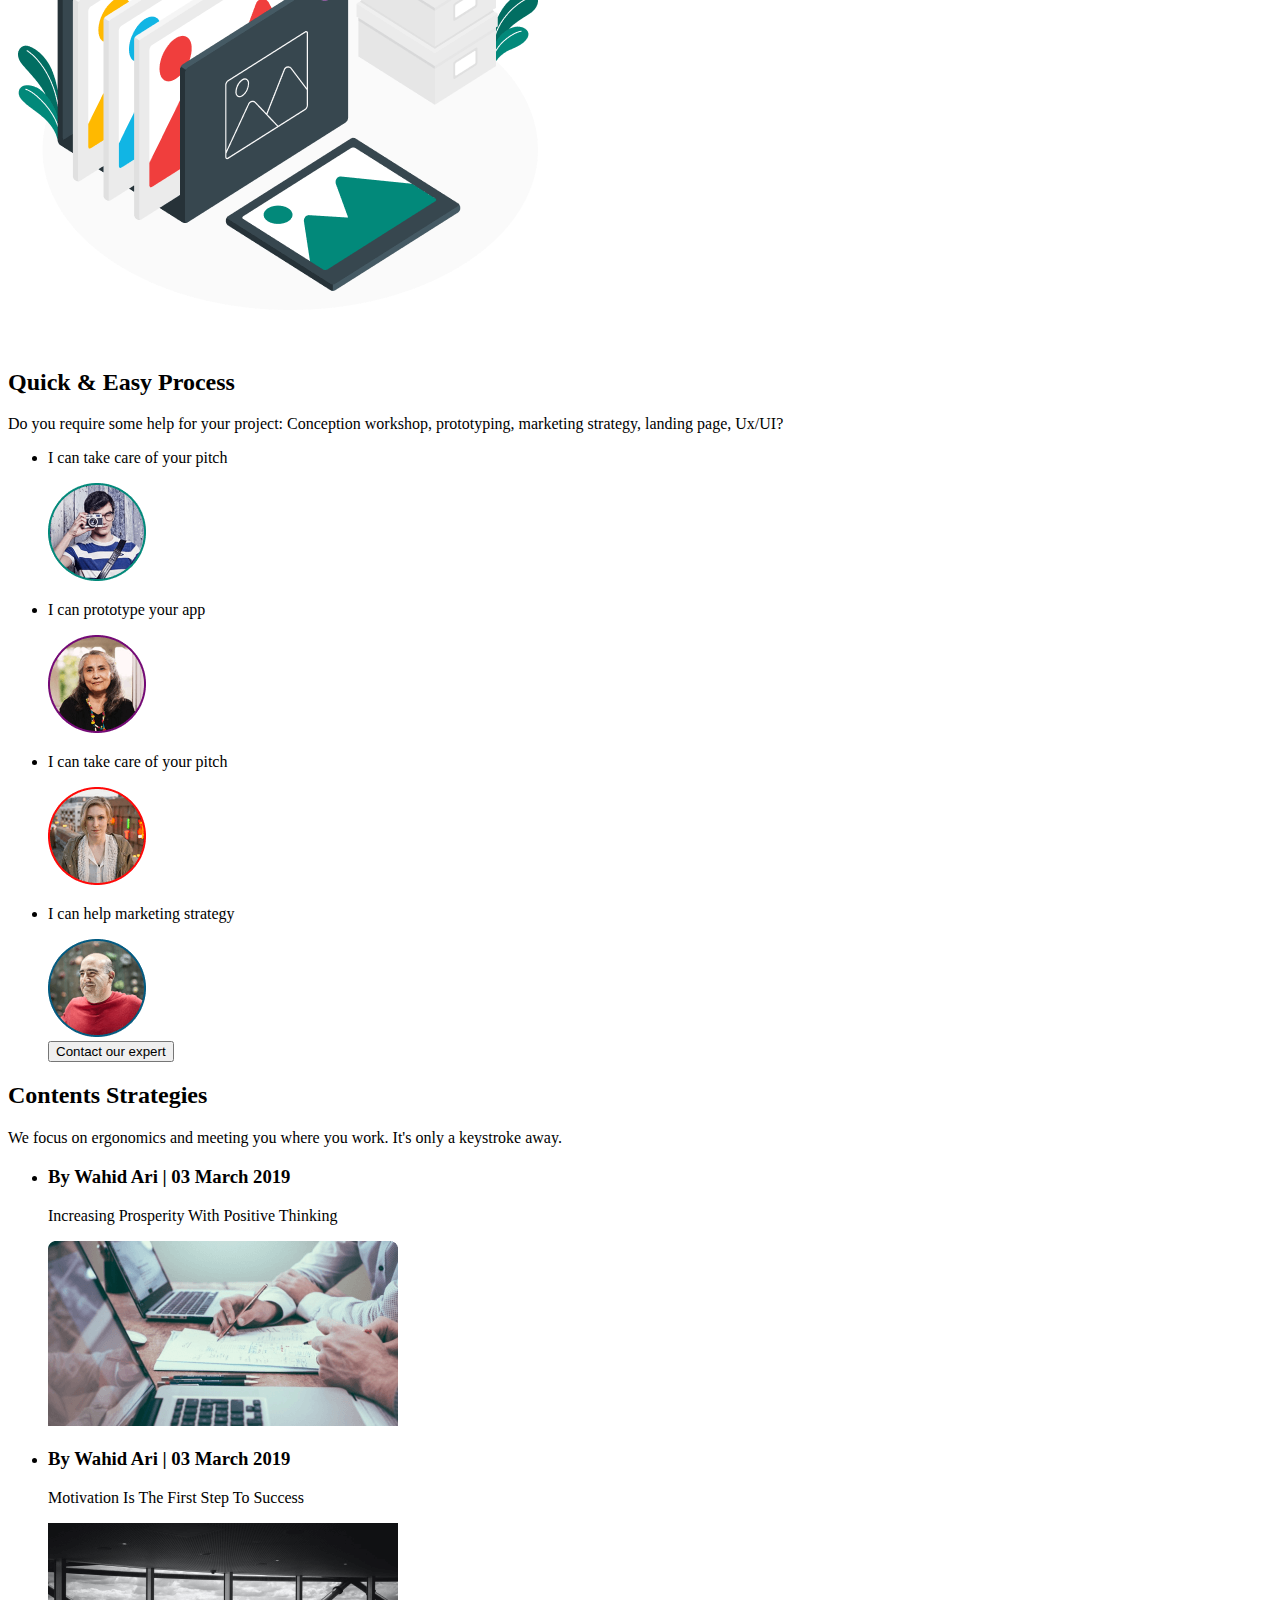
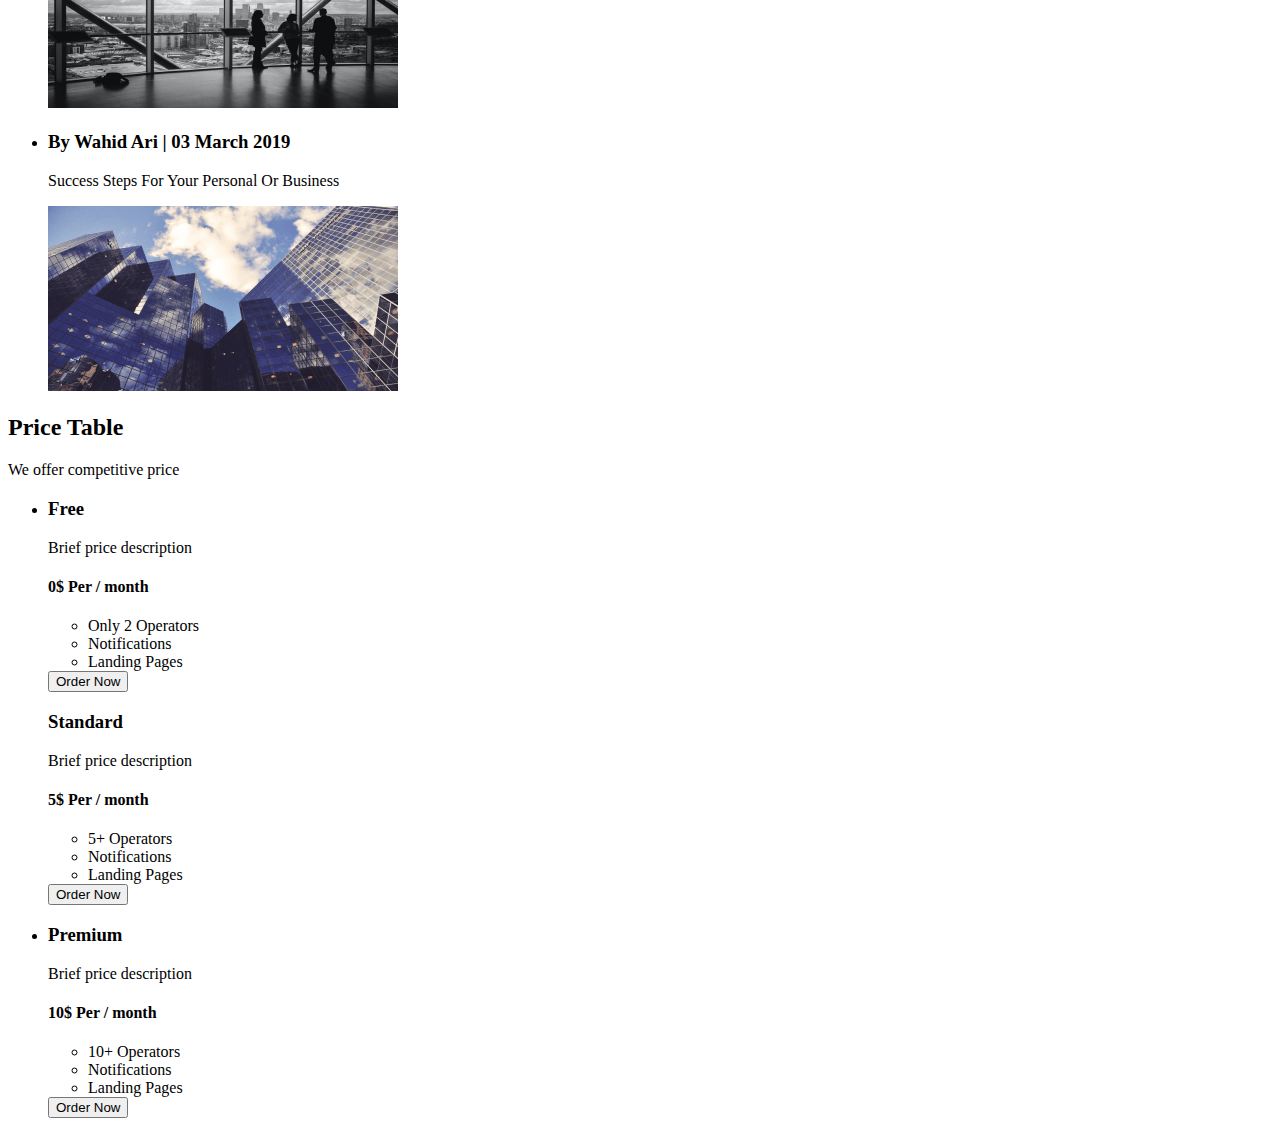
==== commit 7cd391ef: "updaite" ====
--- a/index.html
+++ b/index.html
@@ -188,15 +188,34 @@
           <li>
             <h3>Free</h3>
             <p>Brief price description</p>
-            <p>0 &#36;</p>
-            <h4>Per / month</h4>
+            <h4>0$ Per / month</h4>
             <ul>
-              <li><h5>Only 2 Operators</h5></li>
-              <li><h5>Notifications</h5></li>
-              <li><h5>Landing Pages</h5></li>
+              <li>Only 2 Operators</li>
+              <li>Notifications</li>
+              <li>Landing Pages</li>
             </ul>
-          </li>
-          <button type="button"></button>
+            <button type="button">Order Now</button>
+          </li>
+          <h3>Standard</h3>
+          <p>Brief price description</p>
+          <h4>5$ Per / month</h4>
+          <ul>
+            <li>5+ Operators</li>
+            <li>Notifications</li>
+            <li>Landing Pages</li>
+          </ul>
+          <button type="button">Order Now</button>
+          <li>
+            <h3>Premium</h3>
+            <p>Brief price description</p>
+            <h4>10$ Per / month</h4>
+            <ul>
+              <li>10+ Operators</li>
+              <li>Notifications</li>
+              <li>Landing Pages</li>
+            </ul>
+            <button type="button">Order Now</button>
+          </li>
         </ul>
       </section>
     </main>
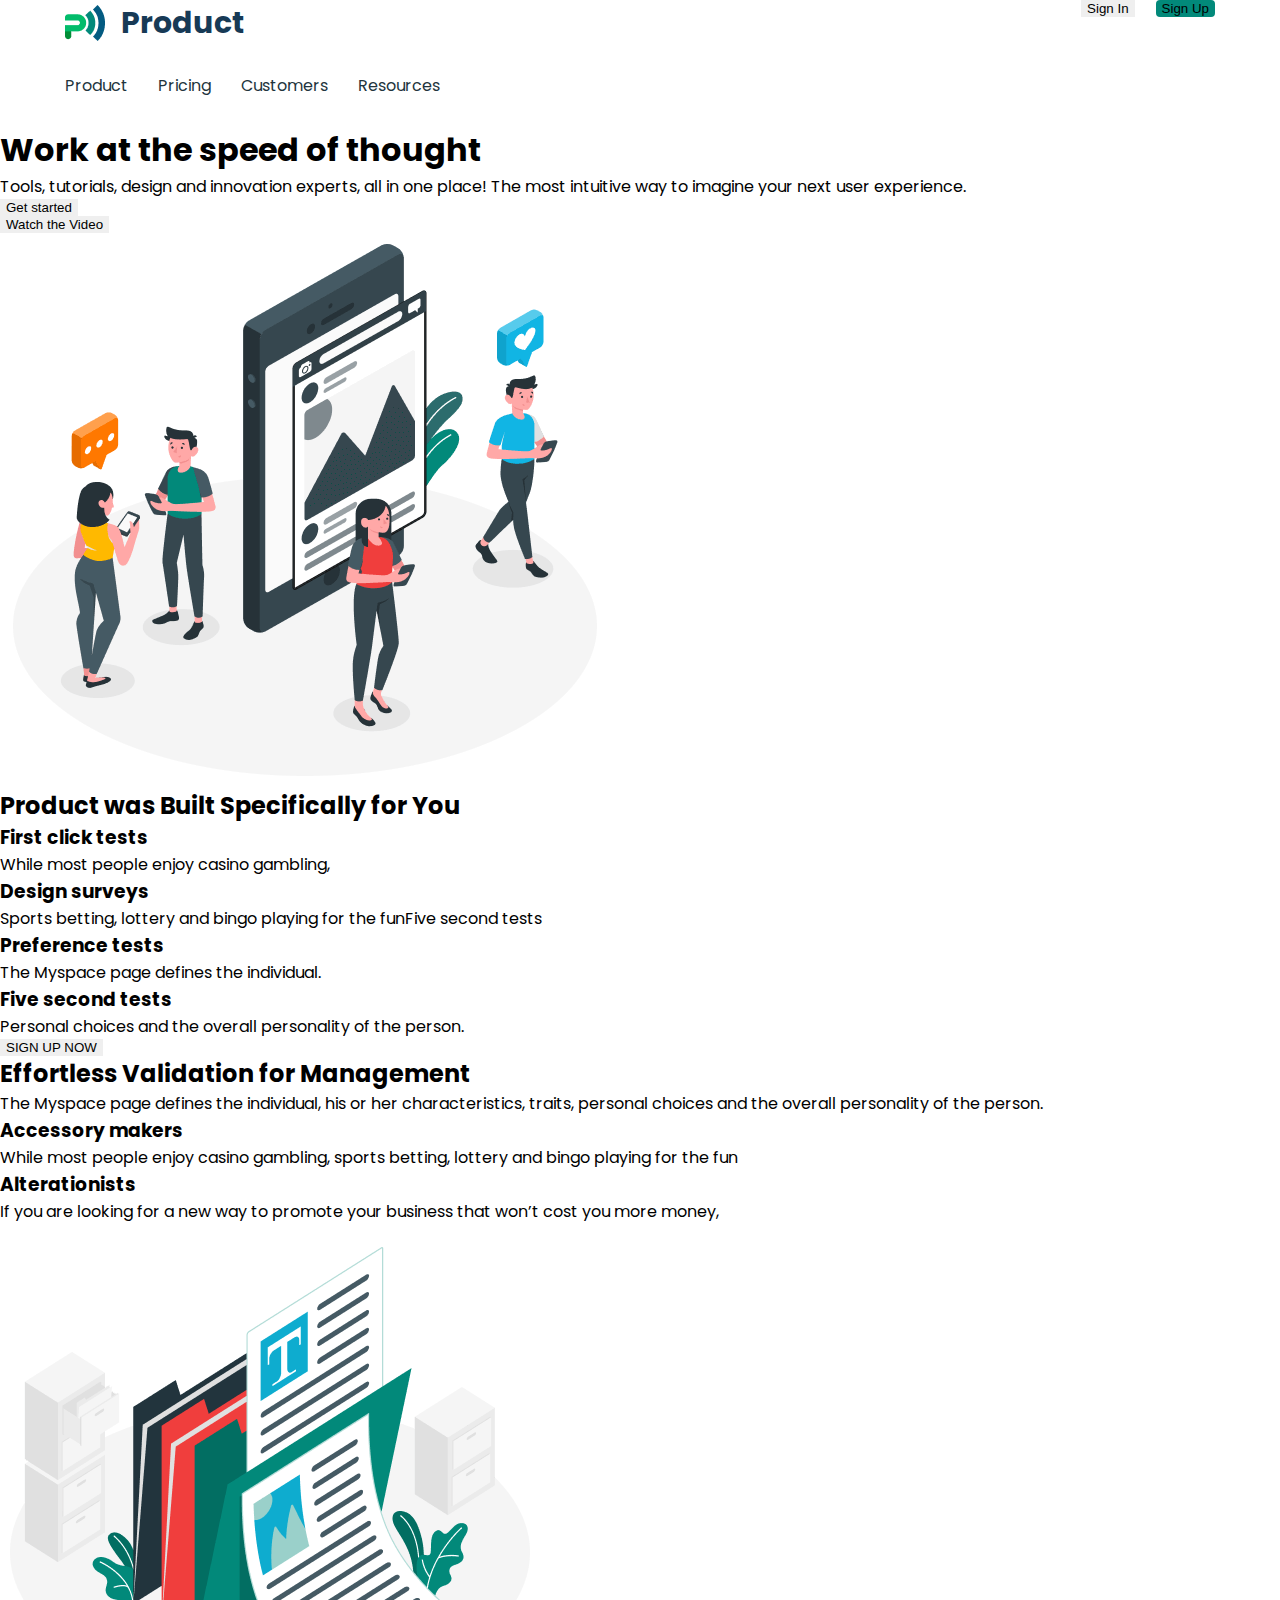
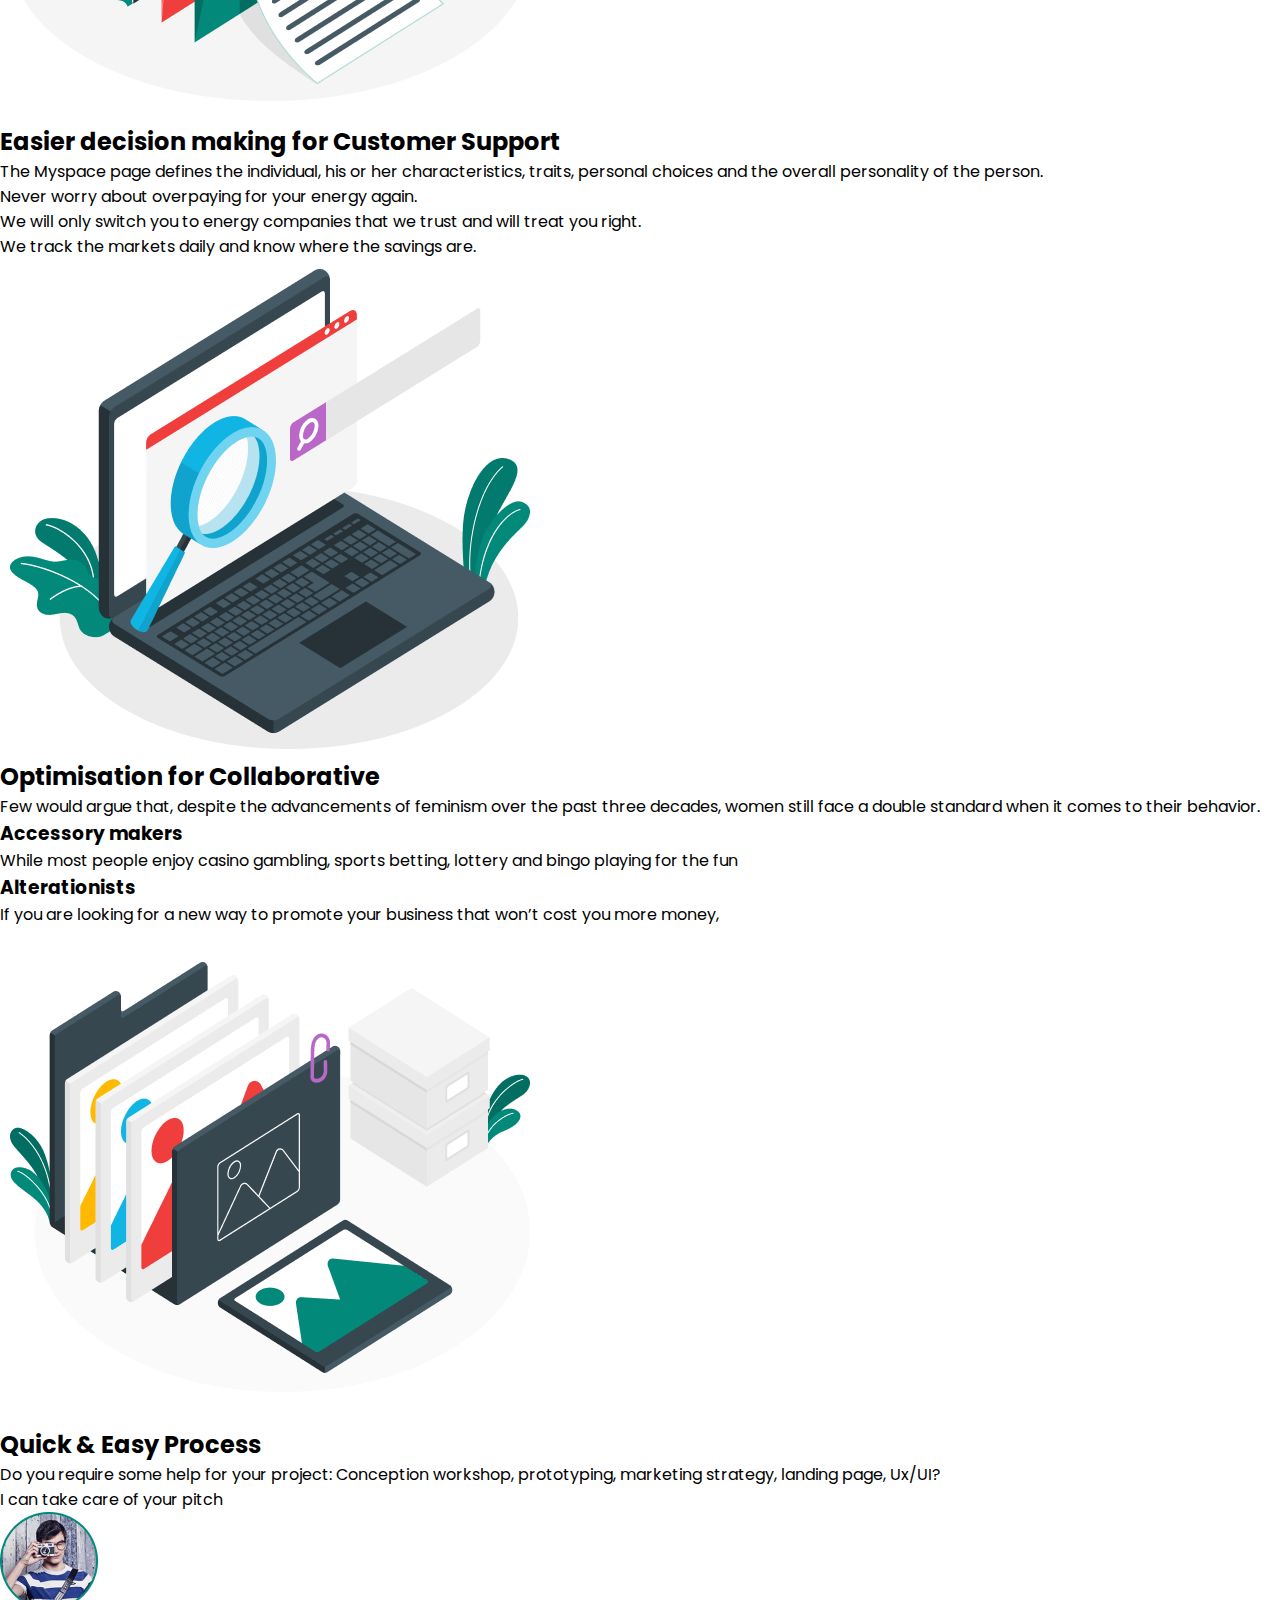
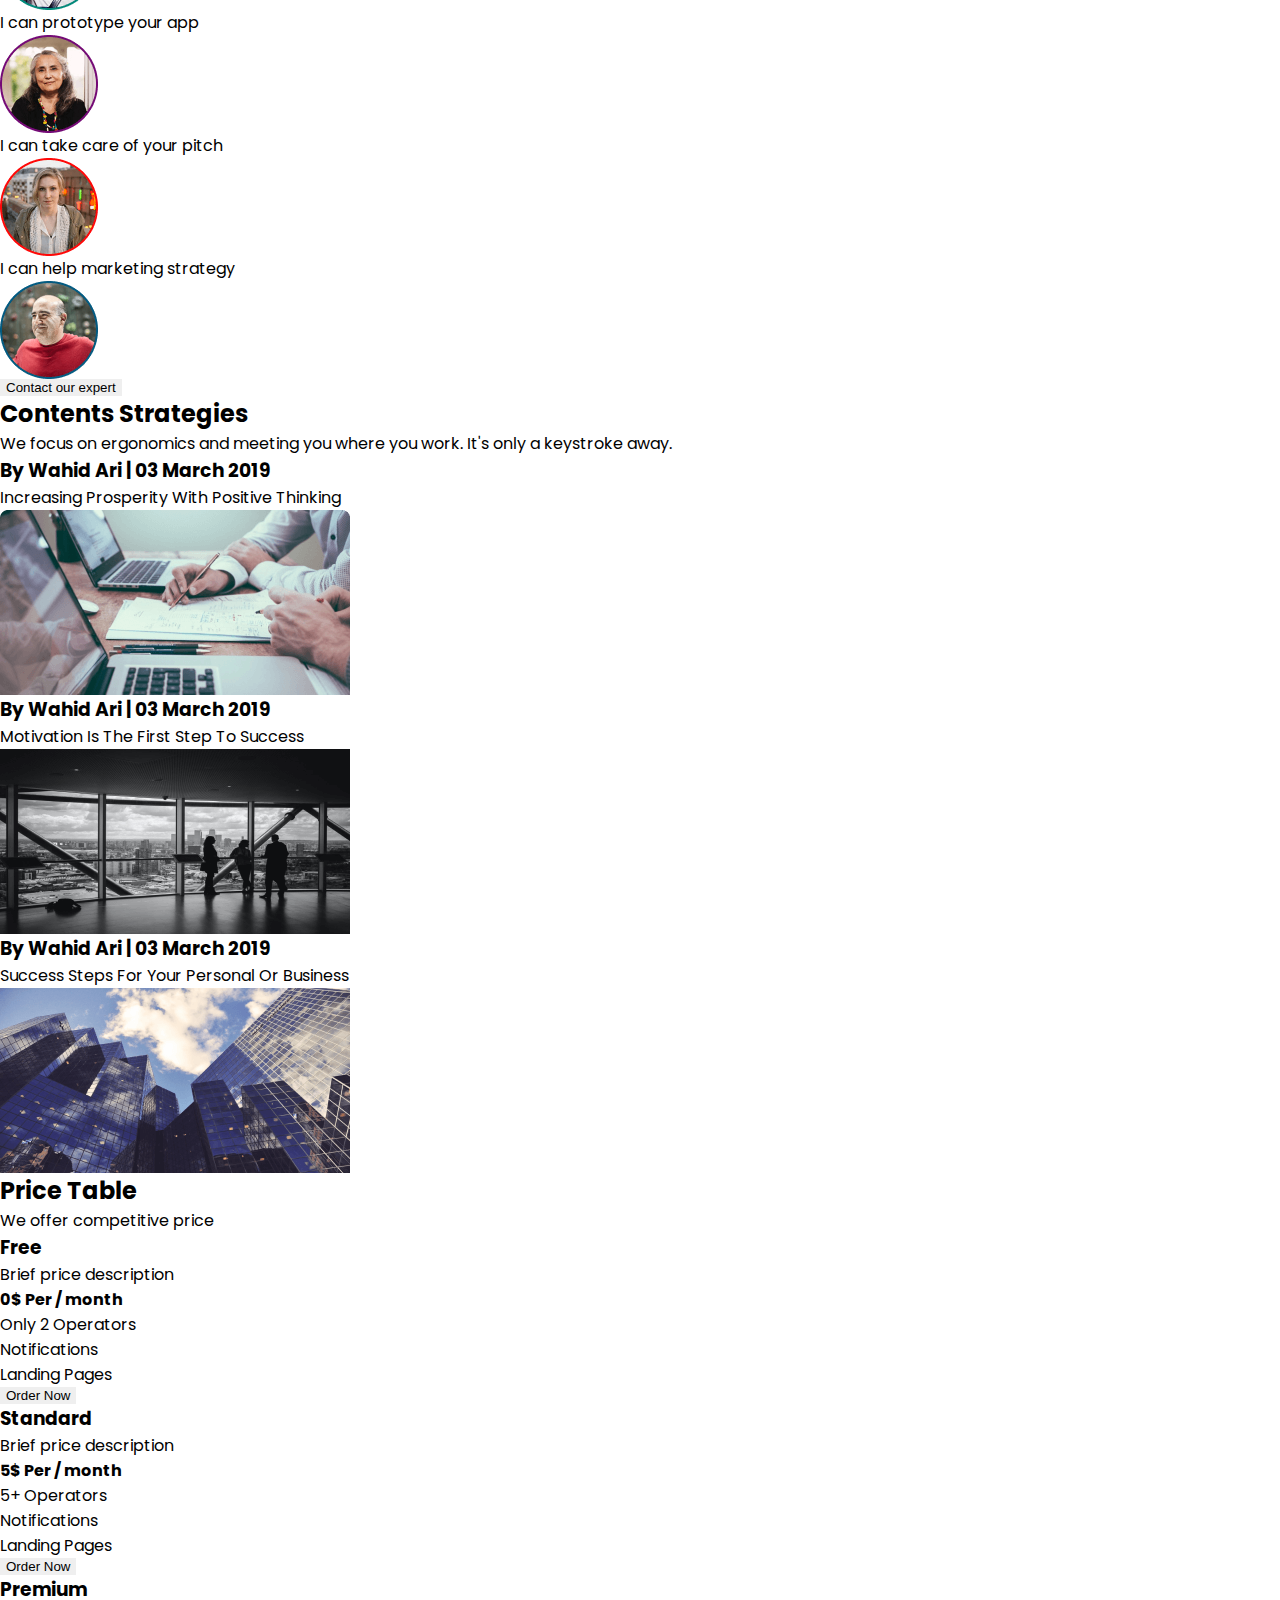
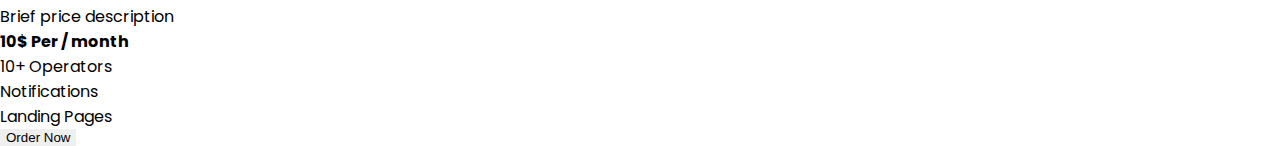
==== commit 96b8d0f2: "add" ====
--- a/index.html
+++ b/index.html
@@ -4,24 +4,52 @@
     <meta charset="UTF-8" />
     <meta name="viewport" content="width=device-width, initial-scale=1.0" />
     <title>Business promotion</title>
+    <link
+      rel="stylesheet"
+      href="https://cdnjs.cloudflare.com/ajax/libs/modern-normalize/3.0.1/modern-normalize.min.css"
+      integrity="sha512-q6WgHqiHlKyOqslT/lgBgodhd03Wp4BEqKeW6nNtlOY4quzyG3VoQKFrieaCeSnuVseNKRGpGeDU3qPmabCANg=="
+      crossorigin="anonymous"
+      referrerpolicy="no-referrer"
+    />
+    <link rel="preconnect" href="https://fonts.googleapis.com" />
+    <link rel="preconnect" href="https://fonts.gstatic.com" crossorigin />
+    <link
+      href="https://fonts.googleapis.com/css2?family=Inter:opsz,wght@14..32,100..900&family=Montserrat:wght@100..900&family=Poppins:wght@400;500;600;700&display=swap"
+      rel="stylesheet"
+    />
+    <link rel="stylesheet" href="./css/styles.css" />
   </head>
   <body>
-    <header>
-      <nav>
-        <a href="./index.html"
-          ><img src="./images/logo.png" alt="logo" />Product</a
-        >
-        <ul>
-          <li><a href="./index.html">Product</a></li>
-          <li><a href="./pricises.html">Pricing</a></li>
-          <li><a href="./customer.html">Customers</a></li>
-          <li><a href="">Resources</a></li>
-        </ul>
-      </nav>
-      <ul>
-        <li><button type="button">Sign In</button></li>
-        <li><button type="button">Sign Up</button></li>
-      </ul>
+    <header class="header">
+      <div class="container header-container">
+        <nav class="navigation">
+          <a href="./index.html" class="header-logo"
+            ><img src="./images/logo.png" alt="logo" />Product</a
+          >
+          <ul class="nav-list">
+            <li class="nav-list-item">
+              <a class="nav-item-link" href="./index.html">Product</a>
+            </li>
+            <li class="nav-list-item">
+              <a class="nav-item-link" href="./pricises.html">Pricing</a>
+            </li>
+            <li class="nav-list-item">
+              <a class="nav-item-link" href="./customer.html">Customers</a>
+            </li>
+            <li class="nav-list-item">
+              <a class="nav-item-link" href="">Resources</a>
+            </li>
+          </ul>
+        </nav>
+        <ul class="list-btn">
+          <li class="list-btn-item">
+            <button type="button" class="list-btn-sign">Sign In</button>
+          </li>
+          <li class="list-btn-item">
+            <button type="button" class="list-btn-sign second">Sign Up</button>
+          </li>
+        </ul>
+      </div>
     </header>
     <main>
       <section>
--- a/css/styles.css
+++ b/css/styles.css
@@ -0,0 +1,90 @@
+body {
+    font-family: "Poppins", serif;
+        margin: 0;
+}
+
+ol, ul {
+    margin: 0;
+    padding-left: 0;
+    list-style: none;
+}
+
+h1,
+h2,
+h3,
+h4,
+h5,
+h6,
+p {
+    margin-top: 0;
+    margin-bottom: 0;
+}
+
+a {
+    text-decoration: none;
+}
+
+img {
+    display: block;
+}
+
+button {
+    display: block;
+    cursor: pointer;
+    border: none;
+}
+
+.header {
+}
+
+.container {
+    width: 1150px;
+    padding: 0 20px;
+    margin: 0 auto;
+}
+
+.header-container {
+    display: flex;
+}
+
+.navigation {}
+
+.header-logo {
+    font-weight: 700;
+    font-size: 30px;
+    display: flex;
+    gap: 16px;
+    margin-right: 237px;
+    line-height: 0,93;
+    color: #173a56;
+    align-items: center;
+}
+
+.nav-list {
+    display: flex;
+    gap: 30px;
+    
+}
+
+.nav-list-item {}
+
+.nav-item-link {
+    line-height: 1.75;
+    color: #22343d;
+    padding: 26px 0;
+    display: block;
+}
+
+.list-btn {
+    margin-left: auto;
+    display: flex;
+    gap: 21px;
+    margin-left: auto;
+}
+
+.list-btn-item {}
+
+.second {
+    background: #02897a;
+    border-radius: 4px;
+}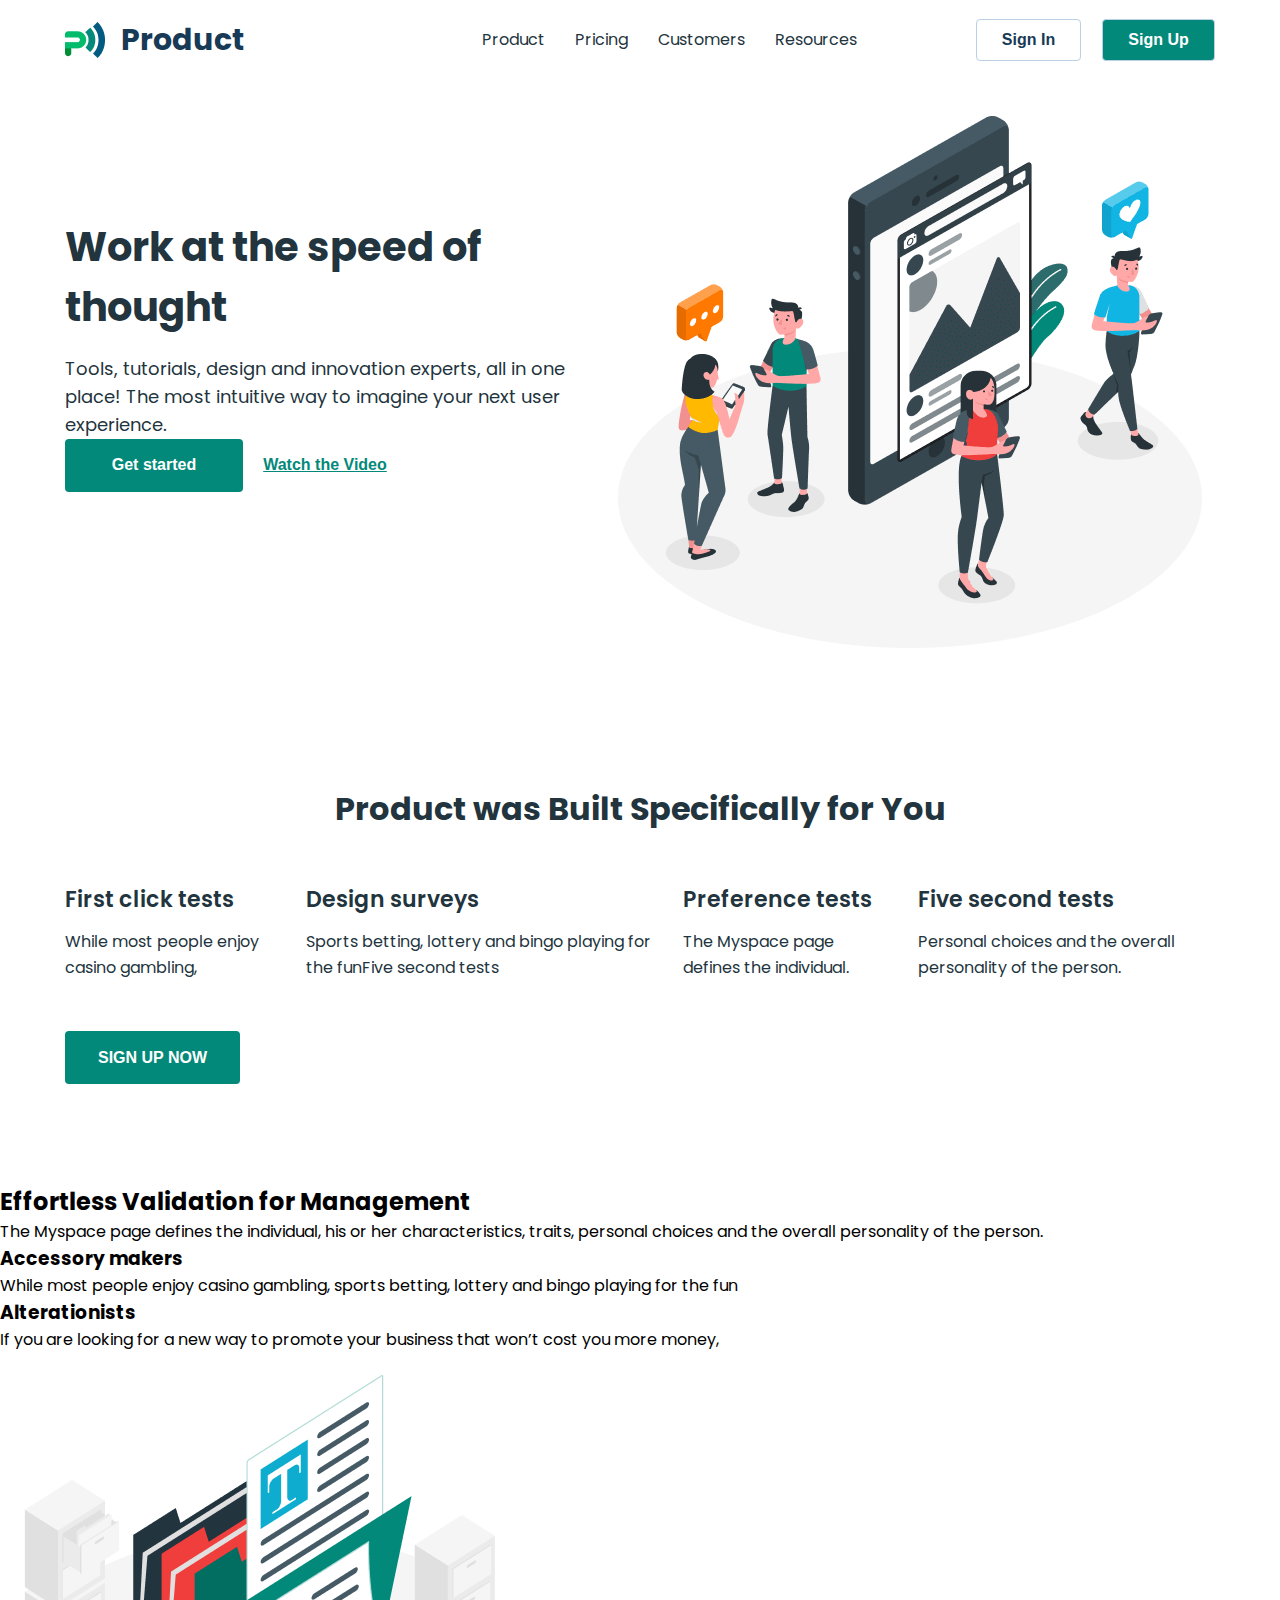
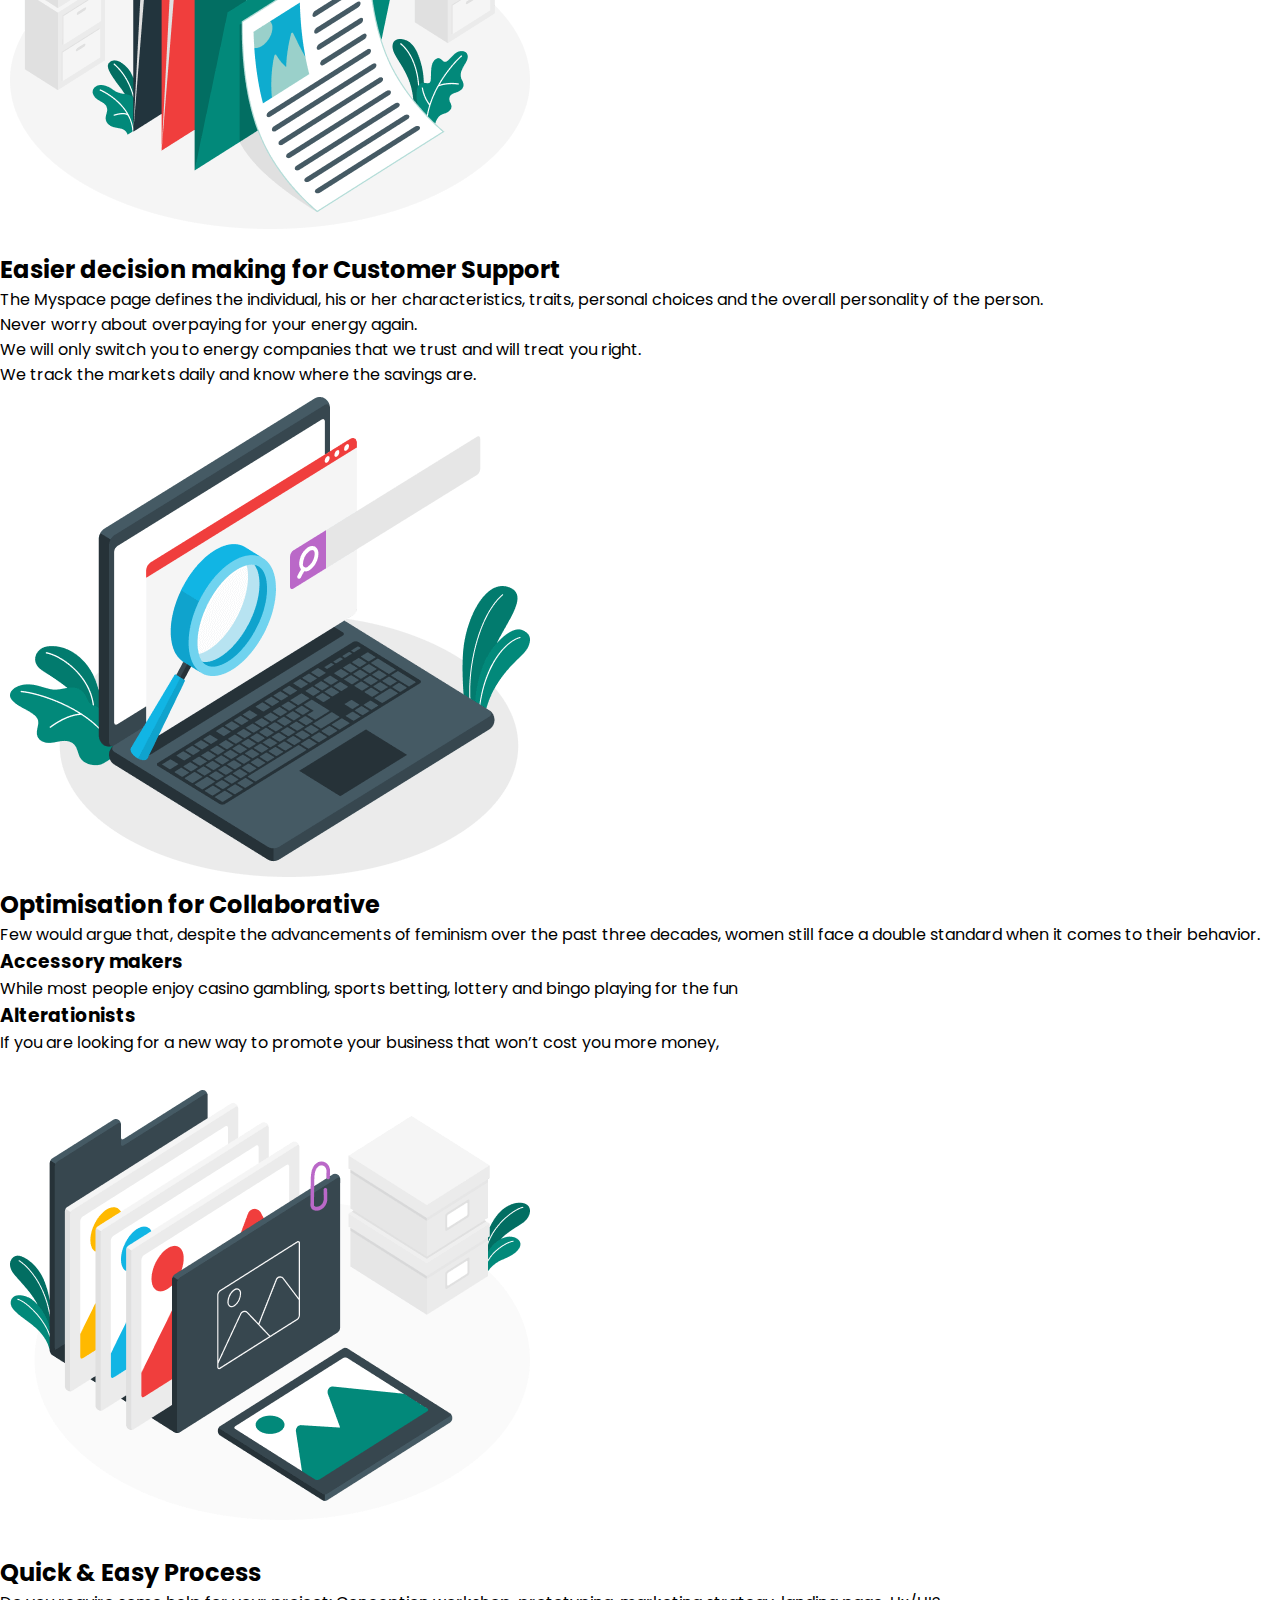
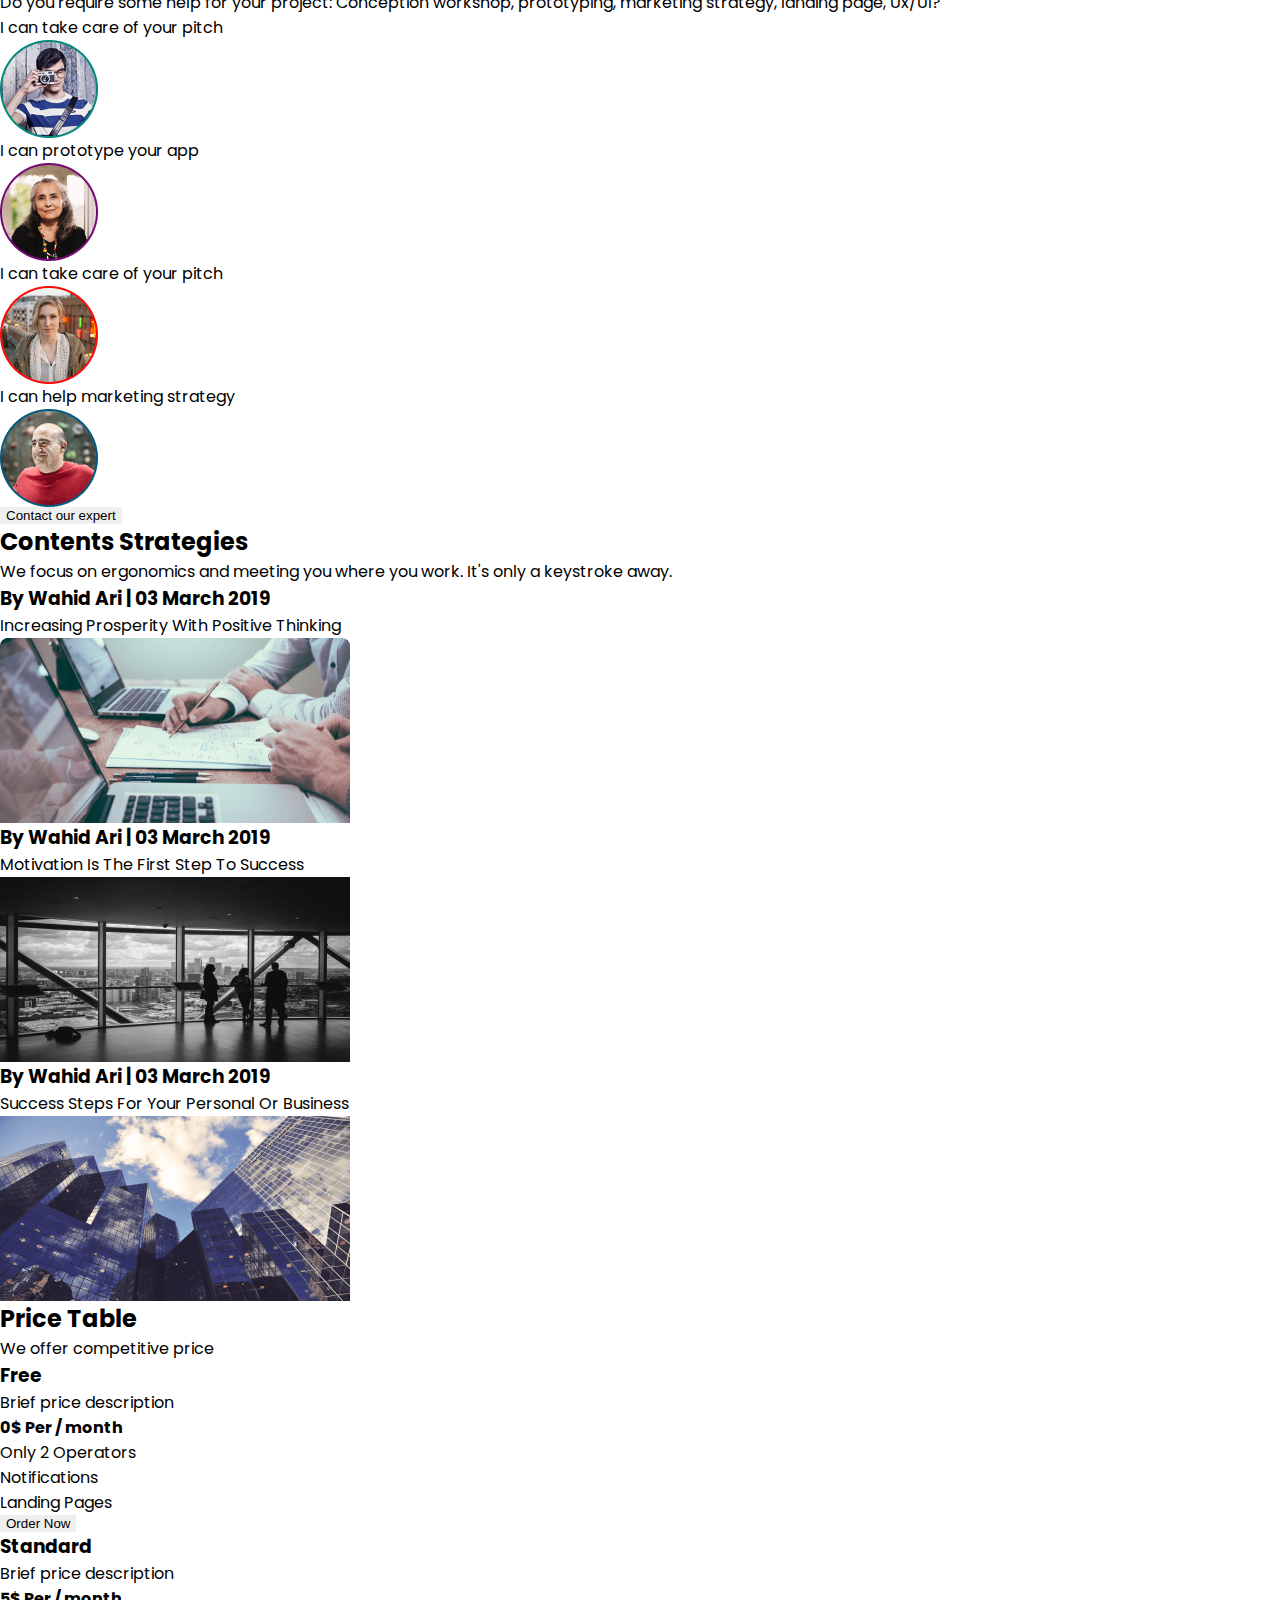
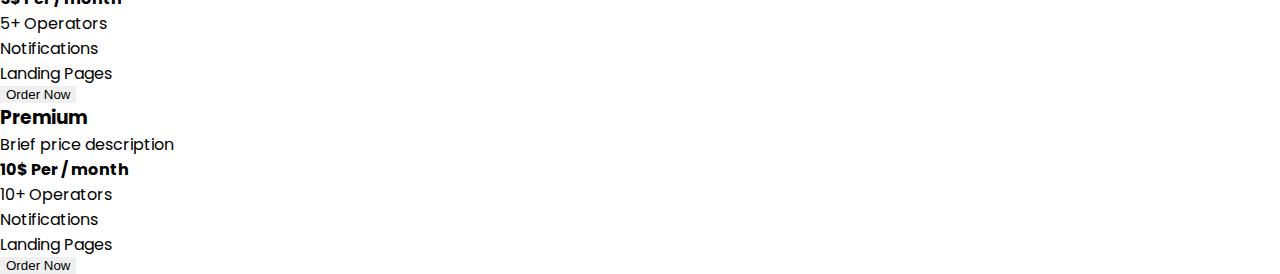
==== commit 78405b18: "add" ====
--- a/index.html
+++ b/index.html
@@ -52,42 +52,62 @@
       </div>
     </header>
     <main>
-      <section>
-        <h1>Work at the speed of thought</h1>
-        <p>
-          Tools, tutorials, design and innovation experts, all in one place! The
-          most intuitive way to imagine your next user experience.
-        </p>
-        <ul>
-          <li><button type="button">Get started</button></li>
-          <li><button type="button">Watch the Video</button></li>
-        </ul>
-        <img src="./images/hero-img.png" alt="peoples" />
-      </section>
-      <section>
-        <h2>Product was Built Specifically for You</h2>
-        <ul>
-          <li>
-            <h3>First click tests</h3>
-            <p>While most people enjoy casino gambling,</p>
-          </li>
-          <li>
-            <h3>Design surveys</h3>
-            <p>
-              Sports betting, lottery and bingo playing for the funFive second
-              tests
-            </p>
-          </li>
-          <li>
-            <h3>Preference tests</h3>
-            <p>The Myspace page defines the individual.</p>
-          </li>
-          <li>
-            <h3>Five second tests</h3>
-            <p>Personal choices and the overall personality of the person.</p>
-          </li>
-        </ul>
-        <button type="button">SIGN UP NOW</button>
+      <section class="section-hero">
+        <div class="container hero-container">
+          <div class="container-add">
+            <h1 class="hero-title">Work at the speed of thought</h1>
+            <p class="hero-text">
+              Tools, tutorials, design and innovation experts, all in one place!
+              The most intuitive way to imagine your next user experience.
+            </p>
+            <ul class="hero-list">
+              <li class="hero-item">
+                <button type="button" class="btn-hero">Get started</button>
+              </li>
+              <li class="hero-item">
+                <button type="button" class="btn-hero-second">
+                  Watch the Video
+                </button>
+              </li>
+            </ul>
+          </div>
+          <img src="./images/hero-img.png" alt="peoples" />
+        </div>
+      </section>
+      <section class="specifically">
+        <div class="container specifically-container">
+          <h2 class="specifically-title">
+            Product was Built Specifically for You
+          </h2>
+          <ul class="specifically-list">
+            <li class="specifically-item">
+              <h3 class="specifically-subtitle">First click tests</h3>
+              <p class="specifically-subtext">
+                While most people enjoy casino gambling,
+              </p>
+            </li>
+            <li class="specifically-item">
+              <h3 class="specifically-subtitle">Design surveys</h3>
+              <p class="specifically-subtext">
+                Sports betting, lottery and bingo playing for the funFive second
+                tests
+              </p>
+            </li>
+            <li class="specifically-item">
+              <h3 class="specifically-subtitle">Preference tests</h3>
+              <p class="specifically-subtext">
+                The Myspace page defines the individual.
+              </p>
+            </li>
+            <li class="specifically-item">
+              <h3 class="specifically-subtitle">Five second tests</h3>
+              <p class="specifically-subtext">
+                Personal choices and the overall personality of the person.
+              </p>
+            </li>
+          </ul>
+          <button type="button" class="specifically-btn">SIGN UP NOW</button>
+        </div>
       </section>
       <section>
         <h2>Effortless Validation for Management</h2>
--- a/css/styles.css
+++ b/css/styles.css
@@ -45,9 +45,13 @@
 
 .header-container {
     display: flex;
-}
-
-.navigation {}
+    justify-content: space-between;
+        align-items: center;
+}
+
+.navigation {
+    display: flex;
+}
 
 .header-logo {
     font-weight: 700;
@@ -80,6 +84,19 @@
     display: flex;
     gap: 21px;
     margin-left: auto;
+    align-items: center;
+}
+
+.list-btn-sign {
+    font-weight: 600;
+        font-size: 16px;
+        text-align: center;
+        color: #173a56;
+        border: 1px solid #bcd0e5;
+            border-radius: 4px;
+            height: 42px;
+            width: 105px;
+            background-color: #fff;
 }
 
 .list-btn-item {}
@@ -87,4 +104,113 @@
 .second {
     background: #02897a;
     border-radius: 4px;
+    width: 113px;
+    height: 42px;
+    color: #fff;
+}
+
+.section-hero {
+    padding: 25px 0;
+}
+
+.hero-container {
+    display: flex;
+    gap: 35px;
+}
+
+.container-add {
+    padding: 112px 0;
+}
+
+.hero-title {
+    font-weight: 700;
+        font-size: 40px;
+        line-height: 1.5;
+        color: #22343d;
+        max-width: 435px;
+        margin-bottom: 18px;
+}
+
+.hero-text {
+    font-weight: 400;
+        font-size: 18px;
+        line-height: 1.55;
+        color: #22343d;
+}
+
+.hero-list {
+    display: flex;
+    align-items: center;
+}
+
+.hero-item {}
+
+.btn-hero {
+    display: block;
+    width: 178px;
+        height: 53px;
+        font-weight: 700;
+            font-size: 16px;
+            color: #fff;
+            border-radius: 4px;
+            background: #02897a;
+}
+
+.btn-hero-second {
+    width: 164px;
+        height: 23px;
+        font-weight: 600;
+            font-size: 16px;
+            text-decoration: underline;
+            text-decoration-skip-ink: none;
+            color: #02897a;
+            background-color: #fff;
+            text-align: center;
+}
+
+.specifically {
+    padding: 100px 0;
+}
+
+.specifically-container {
+}
+
+.specifically-title {
+    font-weight: 700;
+        font-size: 32px;
+        text-align: center;
+        color: #22343d;
+        margin-bottom: 50px;
+    }
+
+.specifically-list {
+    display: flex;
+    gap: 30px;
+    margin-bottom: 50px;
+}
+
+.specifically-item {}
+
+.specifically-subtitle {
+    font-weight: 600;
+        font-size: 22px;
+        color: #22343d;
+        margin-bottom: 13px;
+}
+
+.specifically-subtext {
+    font-weight: 400;
+        font-size: 16px;
+        line-height: 1.625;
+        color: #22343d;
+}
+.specifically-btn {
+    border-radius: 4px;
+        width: 175px;
+        height: 53px;
+        background: #02897a;
+        font-weight: 700;
+            font-size: 16px;
+            color: #fff;
+            align-items: center;
 }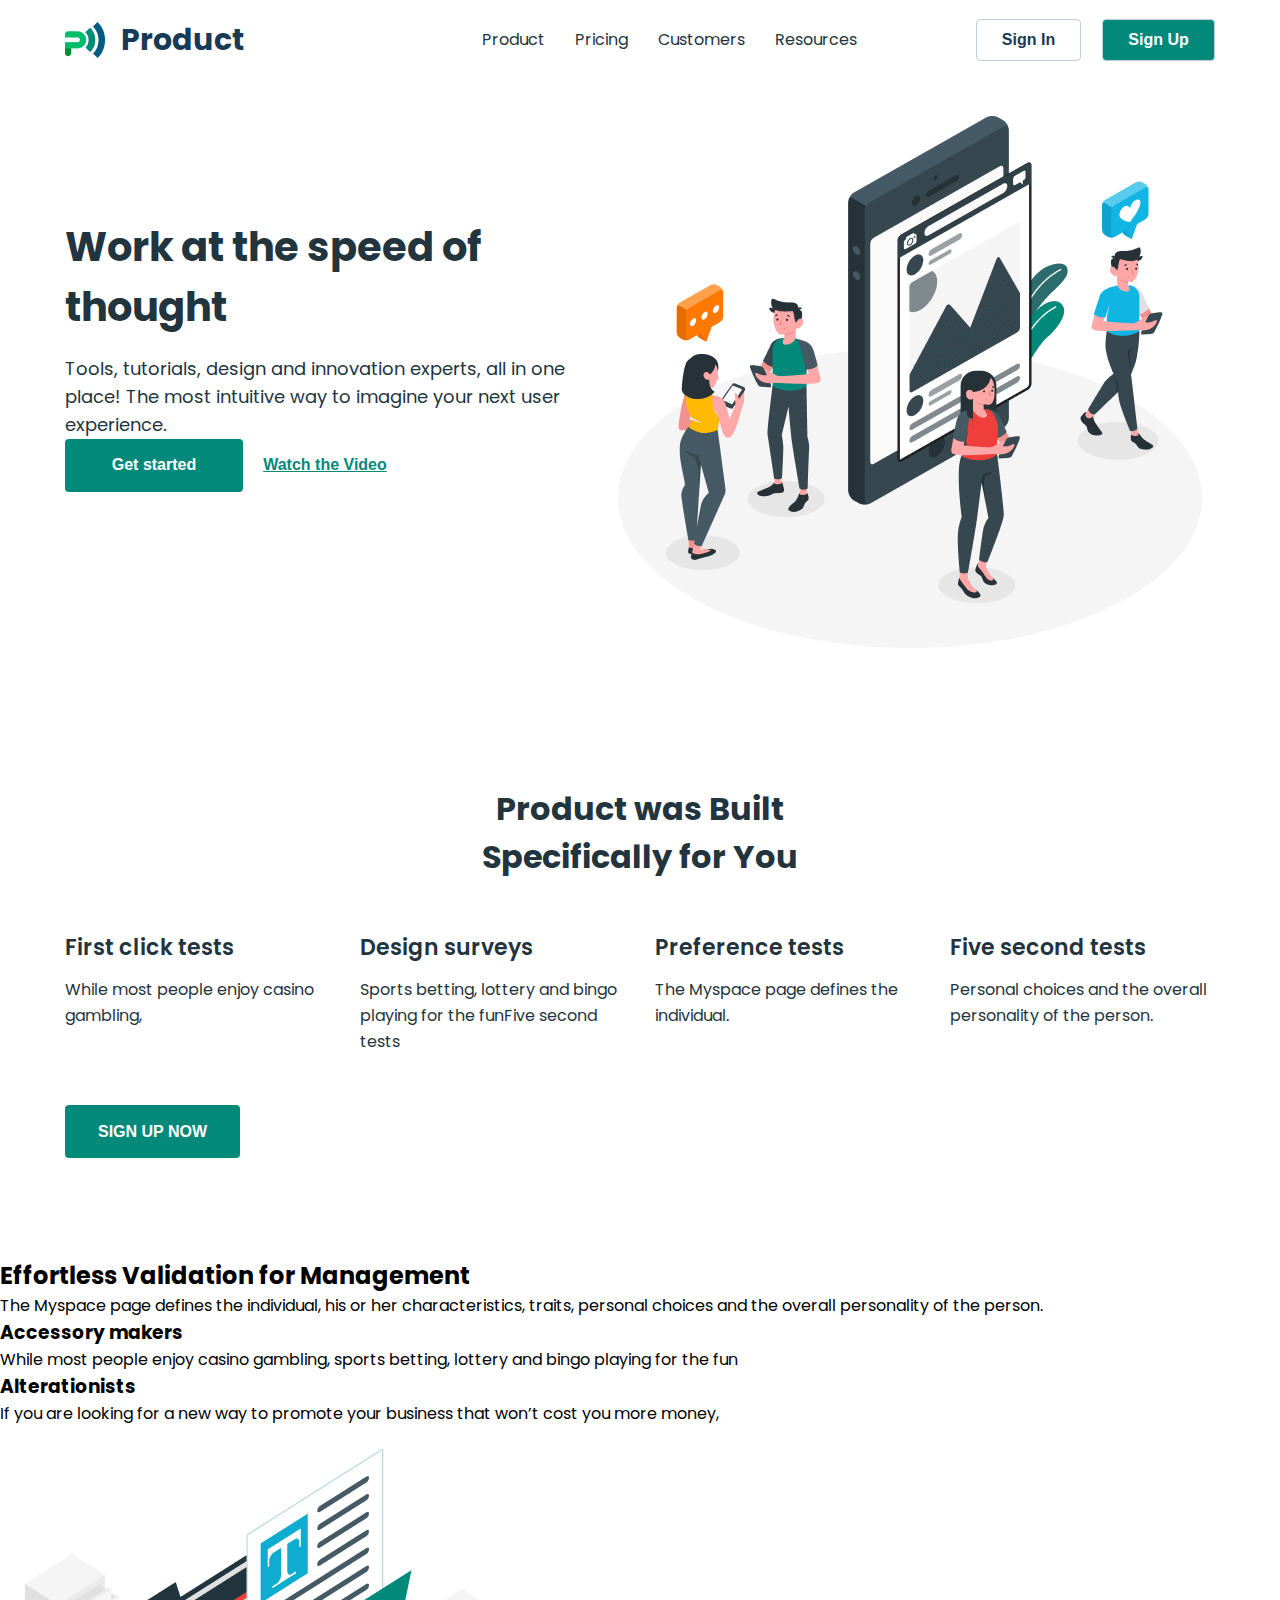
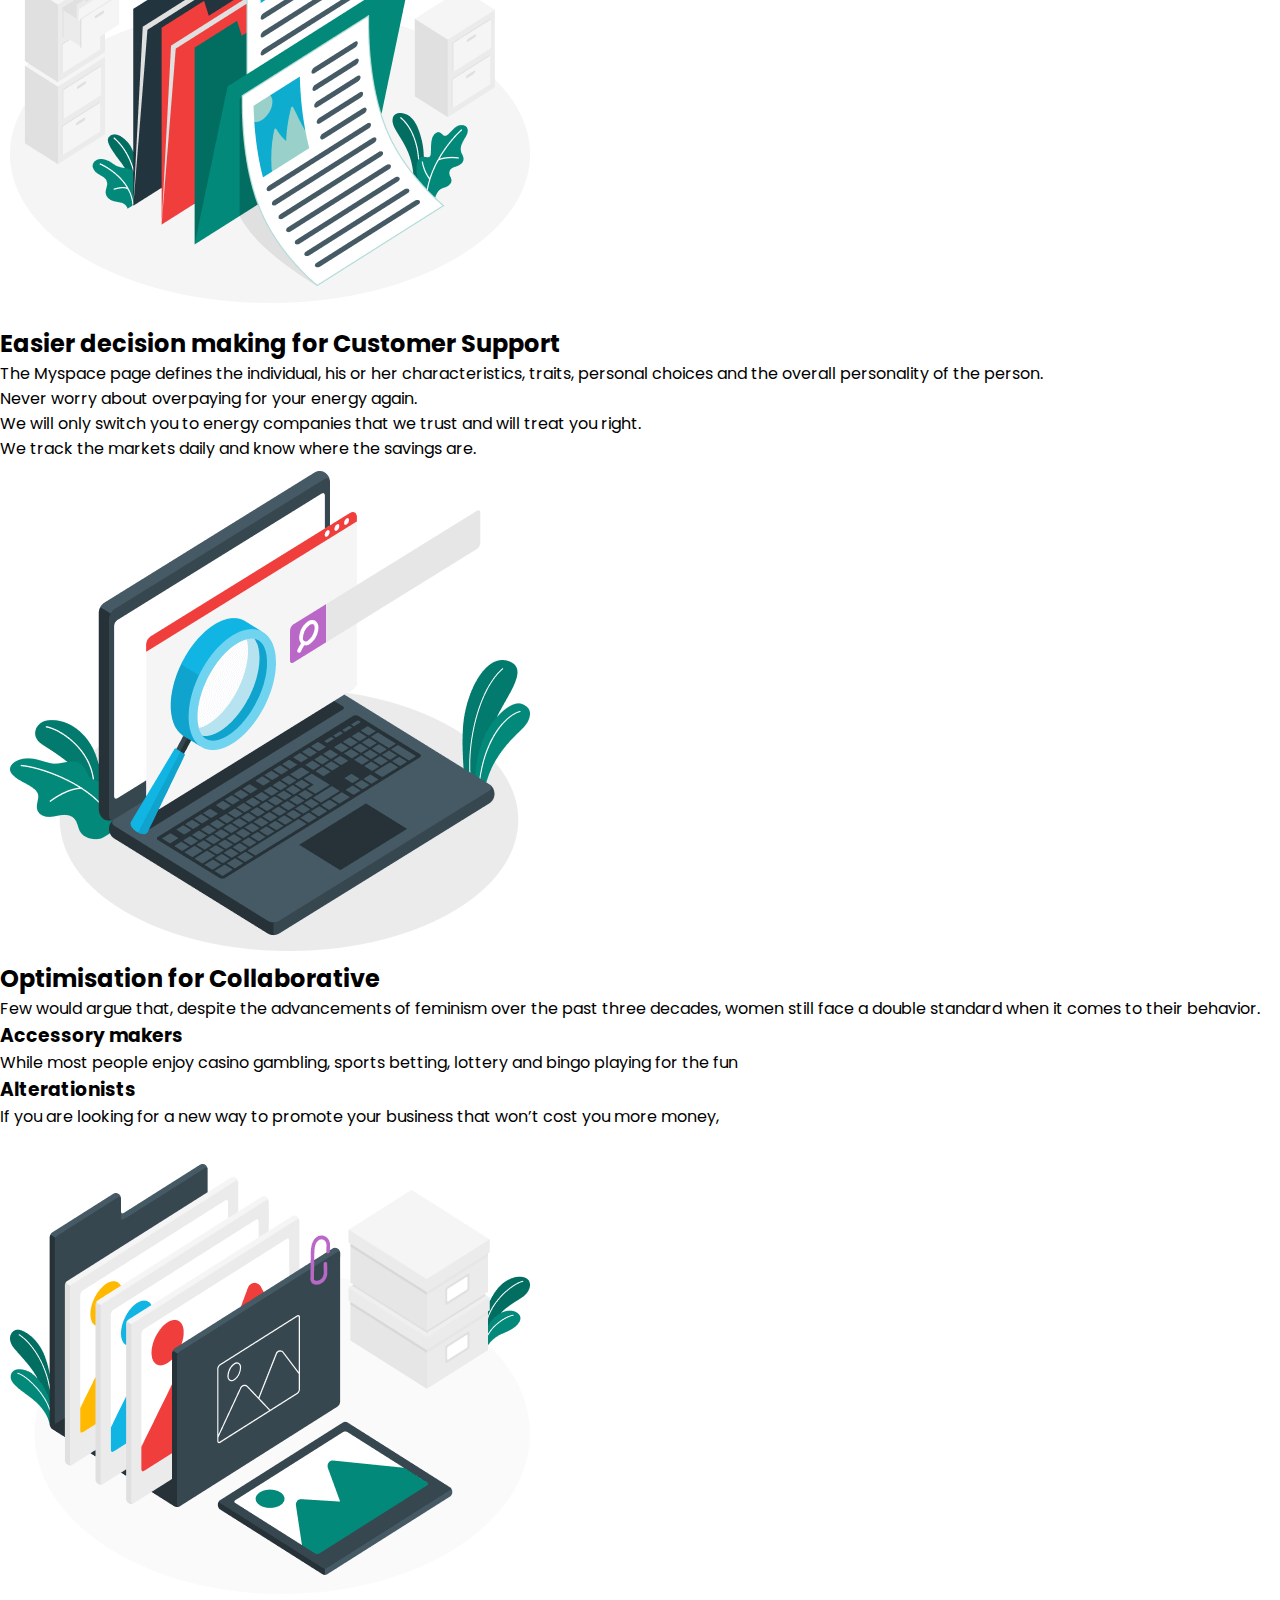
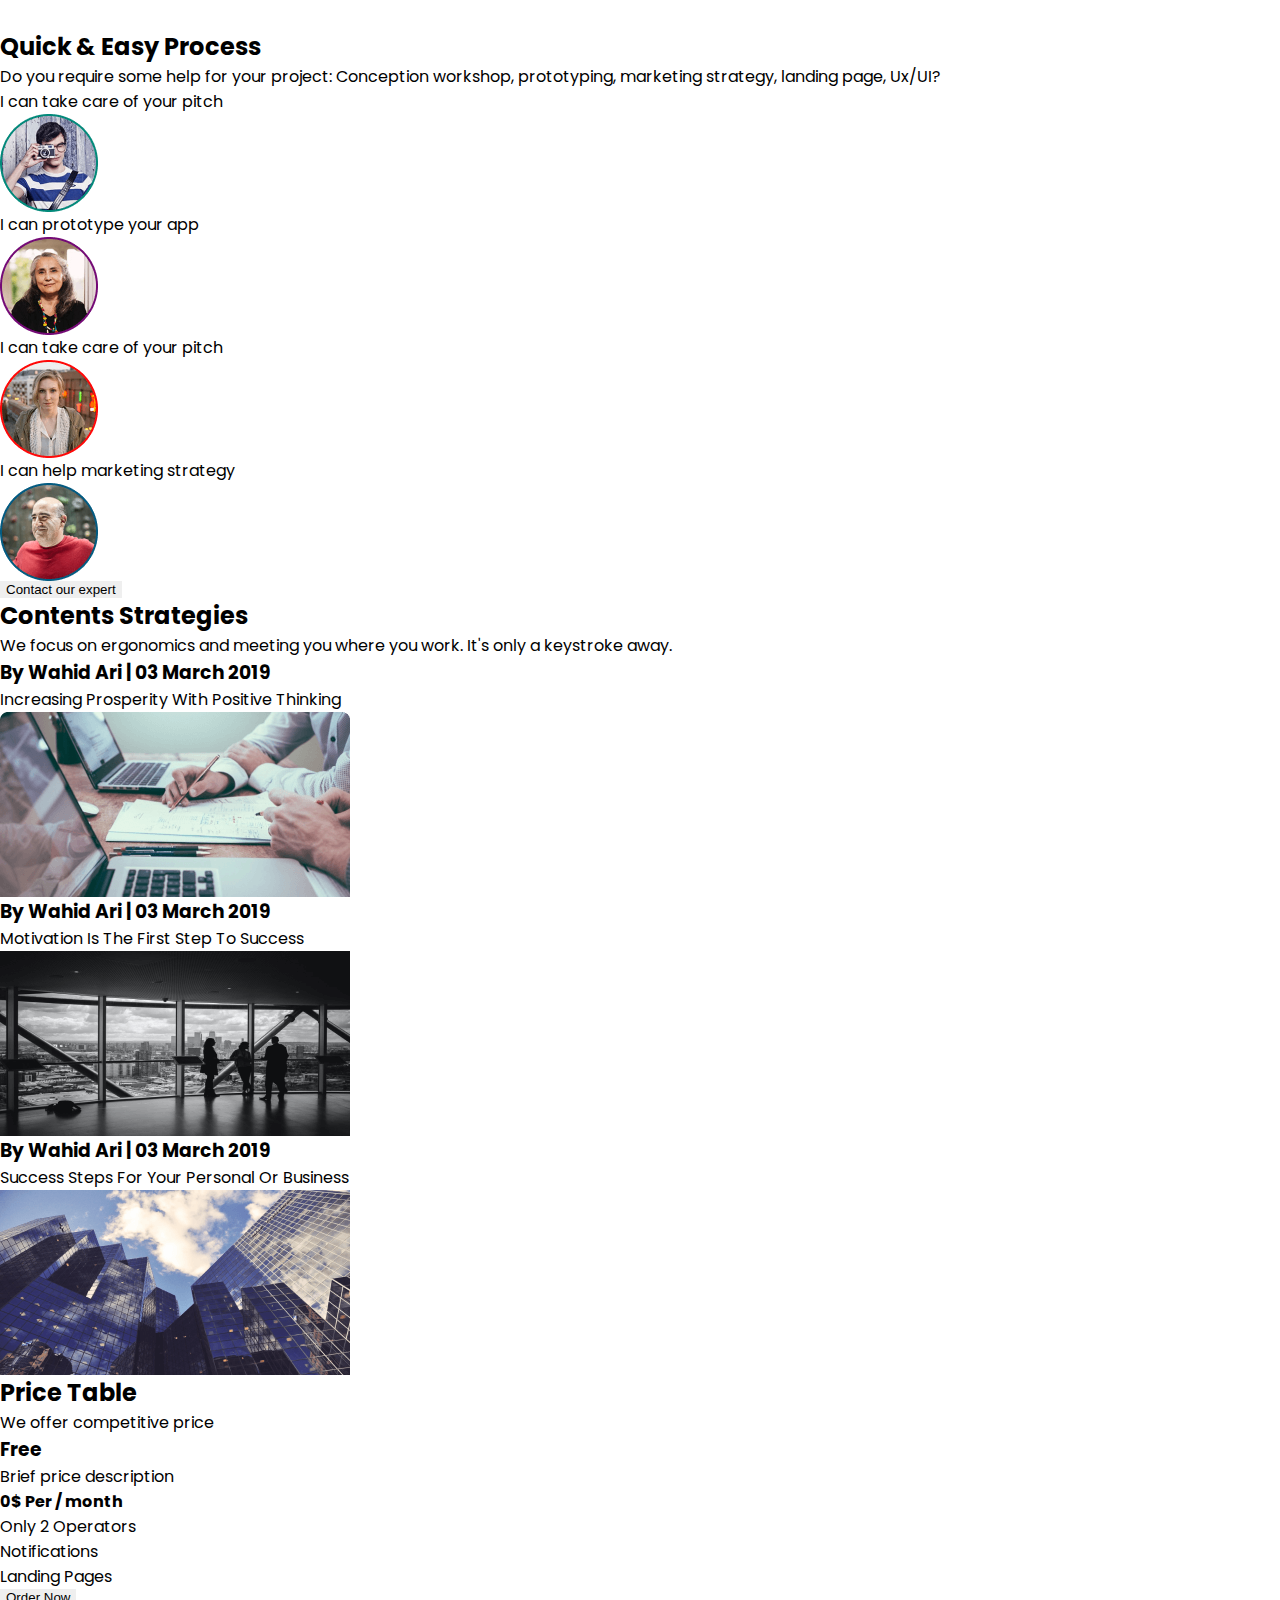
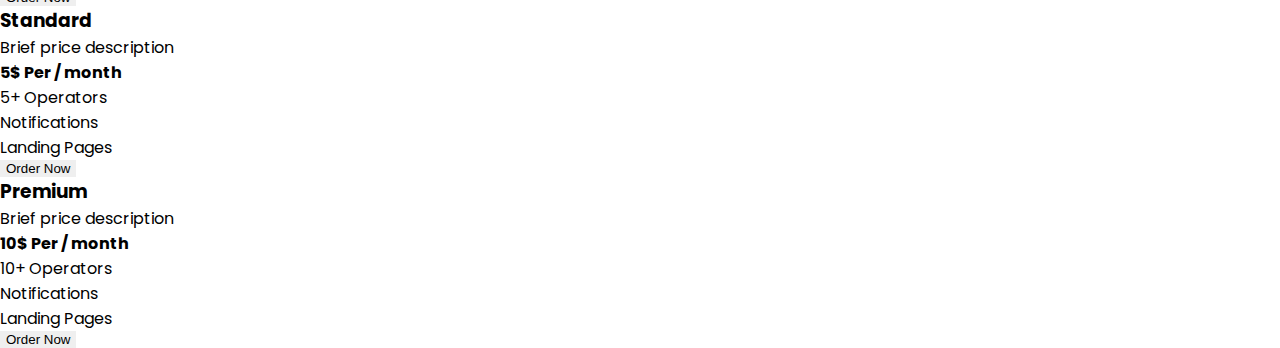
==== commit c85799e8: "add" ====
--- a/index.html
+++ b/index.html
@@ -37,7 +37,7 @@
               <a class="nav-item-link" href="./customer.html">Customers</a>
             </li>
             <li class="nav-list-item">
-              <a class="nav-item-link" href="">Resources</a>
+              <a class="nav-item-link" href="./resources.html">Resources</a>
             </li>
           </ul>
         </nav>
--- a/css/styles.css
+++ b/css/styles.css
@@ -180,7 +180,9 @@
         font-size: 32px;
         text-align: center;
         color: #22343d;
-        margin-bottom: 50px;
+        max-width: 431px;
+            color: #22343d;
+            margin: 0 auto 50px;
     }
 
 .specifically-list {
@@ -189,7 +191,9 @@
     margin-bottom: 50px;
 }
 
-.specifically-item {}
+.specifically-item {
+    width: calc((100% - 30px * 3) / 4);
+}
 
 .specifically-subtitle {
     font-weight: 600;
@@ -213,4 +217,78 @@
             font-size: 16px;
             color: #fff;
             align-items: center;
+}
+
+.container-contact {
+    max-width: 871px;
+        padding: 50px 0;
+        display: flex;
+        flex-direction: column;
+        align-items: center;
+}
+
+.img-map {
+display: flex;
+align-items: center;
+justify-content: center;
+}
+
+.contact-title {
+    font-weight: 700;
+        font-size: 34px;
+        line-height: 1.68;
+        letter-spacing: 0.01em;
+        text-align: center;
+        color: #252b42;
+        margin-bottom: 7px;
+}
+
+.contact-text {
+font-weight: 500;
+    font-size: 18px;
+    line-height: 1.56;
+    letter-spacing: 0.01em;
+    text-align: center;
+    color: #374754;
+    padding: 10px;
+    max-width: 332px;
+    margin-bottom: 55px;
+}
+
+.form-container {
+    margin-top: 50px;
+        padding: 52px 50px;
+        display: flex;
+        flex-direction: column;
+        gap: 45px;
+        border: 1px solid #ddd;
+        width: 100%;
+        border-radius: 20px;
+        background-color: #fff;
+}
+
+.contact-form {
+        display: flex;
+            flex-direction: column;
+            gap: 45px;
+}
+
+.form-text {
+    text-align: center;
+    font-weight: 700;
+        font-size: 24px;
+        line-height: 1.375;
+        letter-spacing: 0em;
+        color: #252b42;
+        justify-content: center;
+        padding-top: 50px;
+}
+
+.form-input {
+    border: 1px solid #e8e8e8;
+        border-radius: 39px;
+        padding: 19px 20px;
+        width: 768px;
+        height: 54px;
+        background-color: #f5f5f5;
 }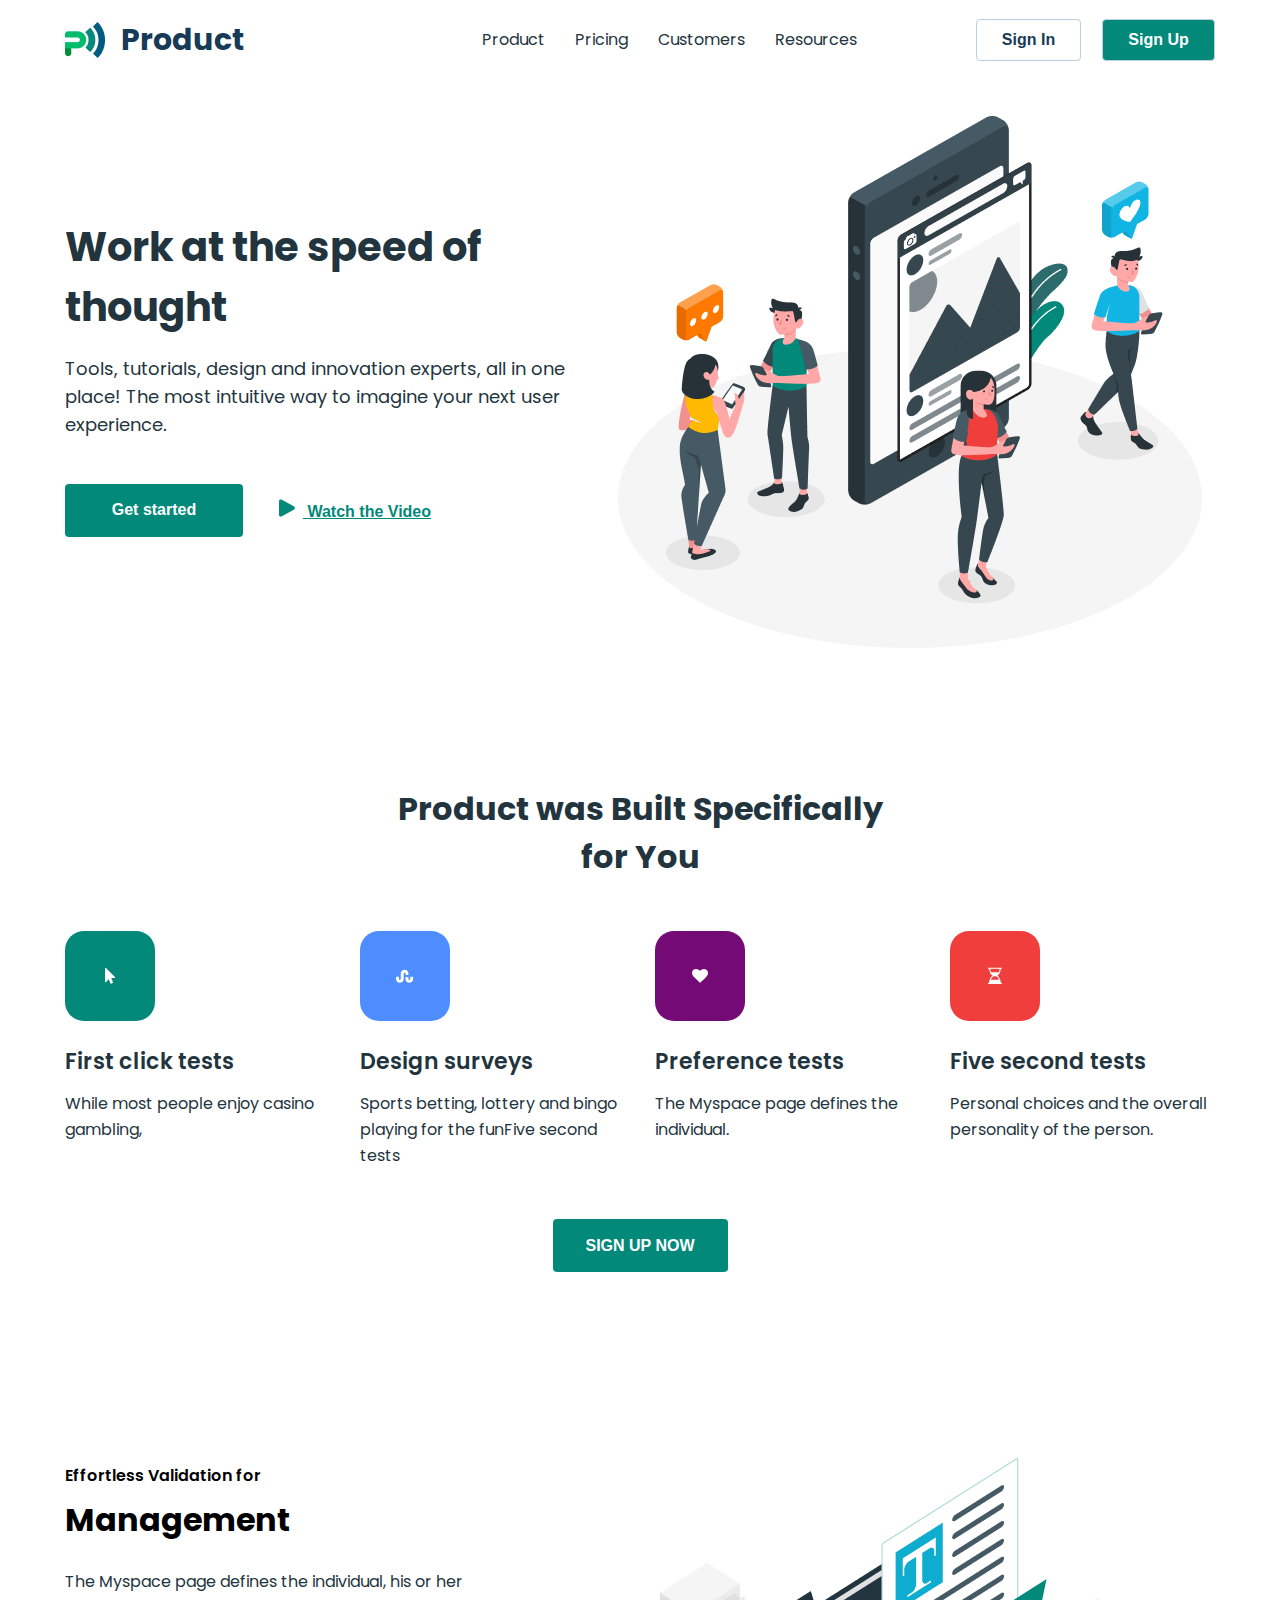
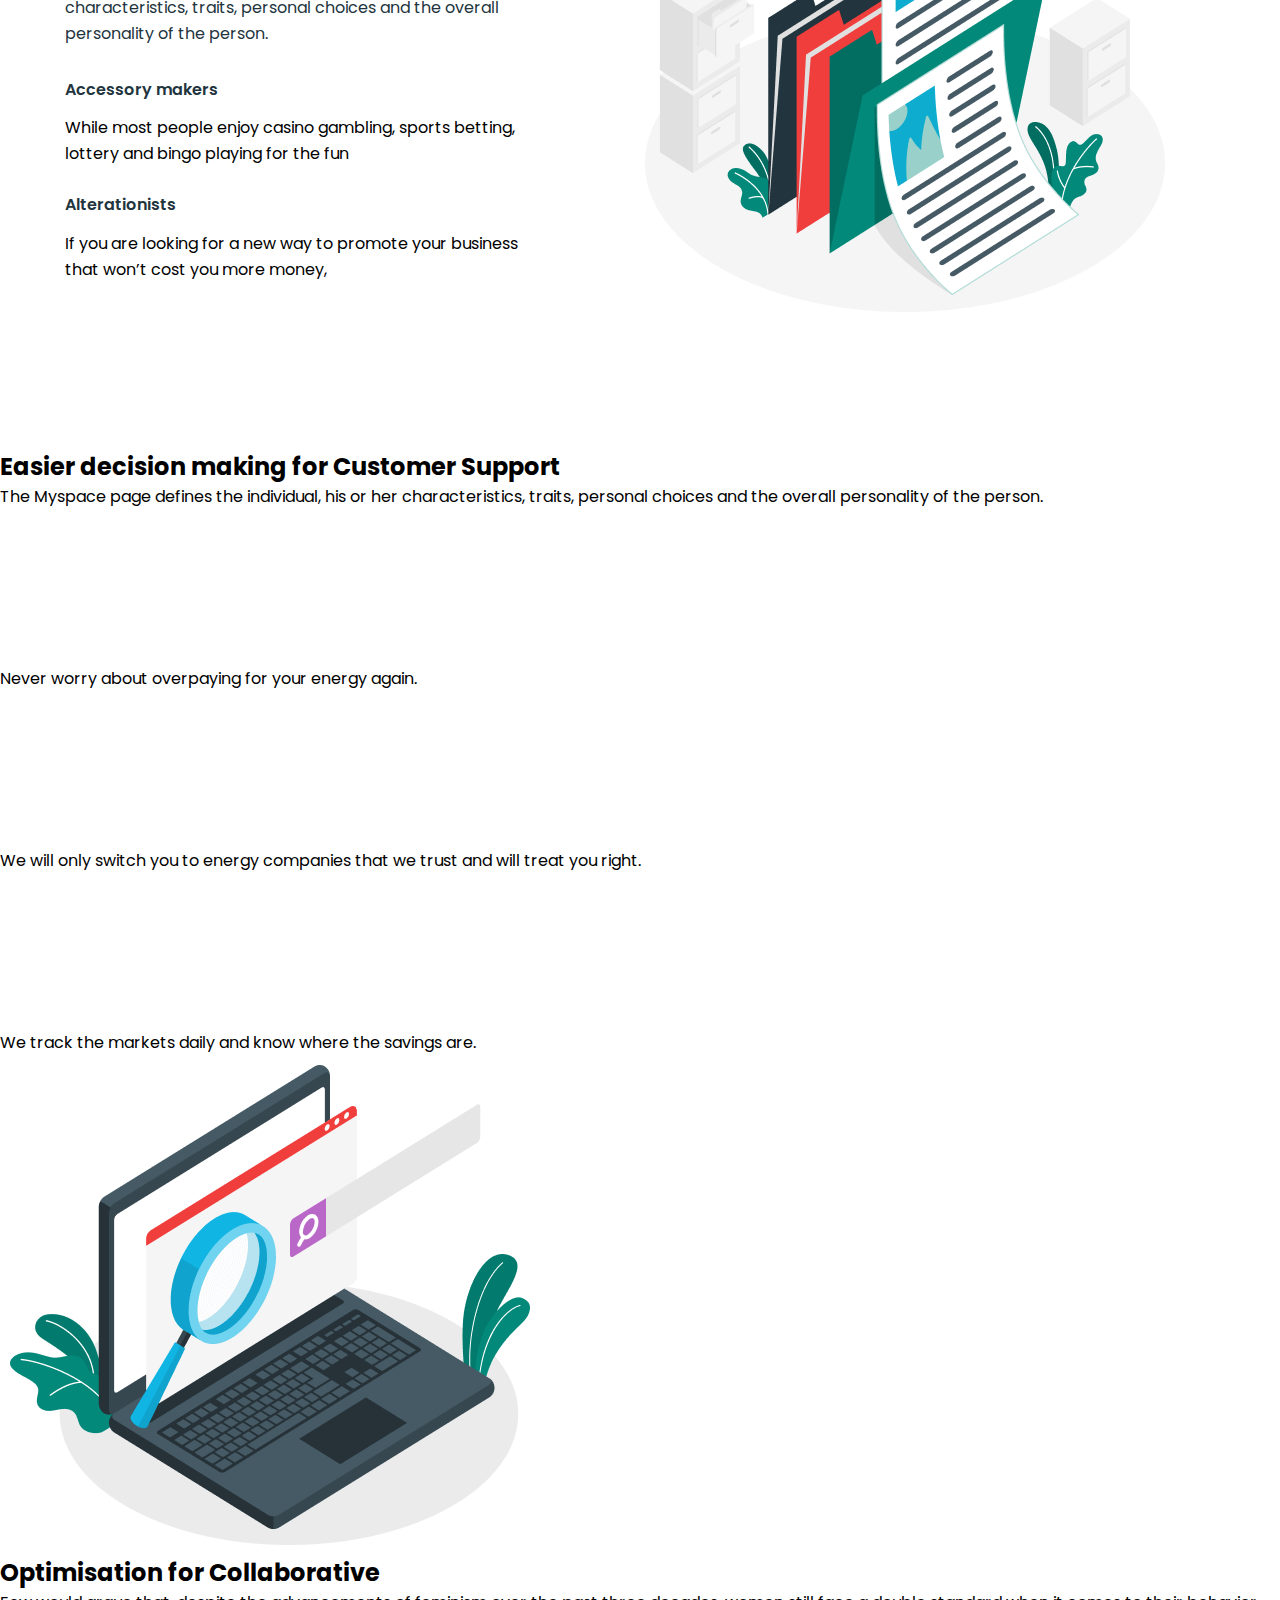
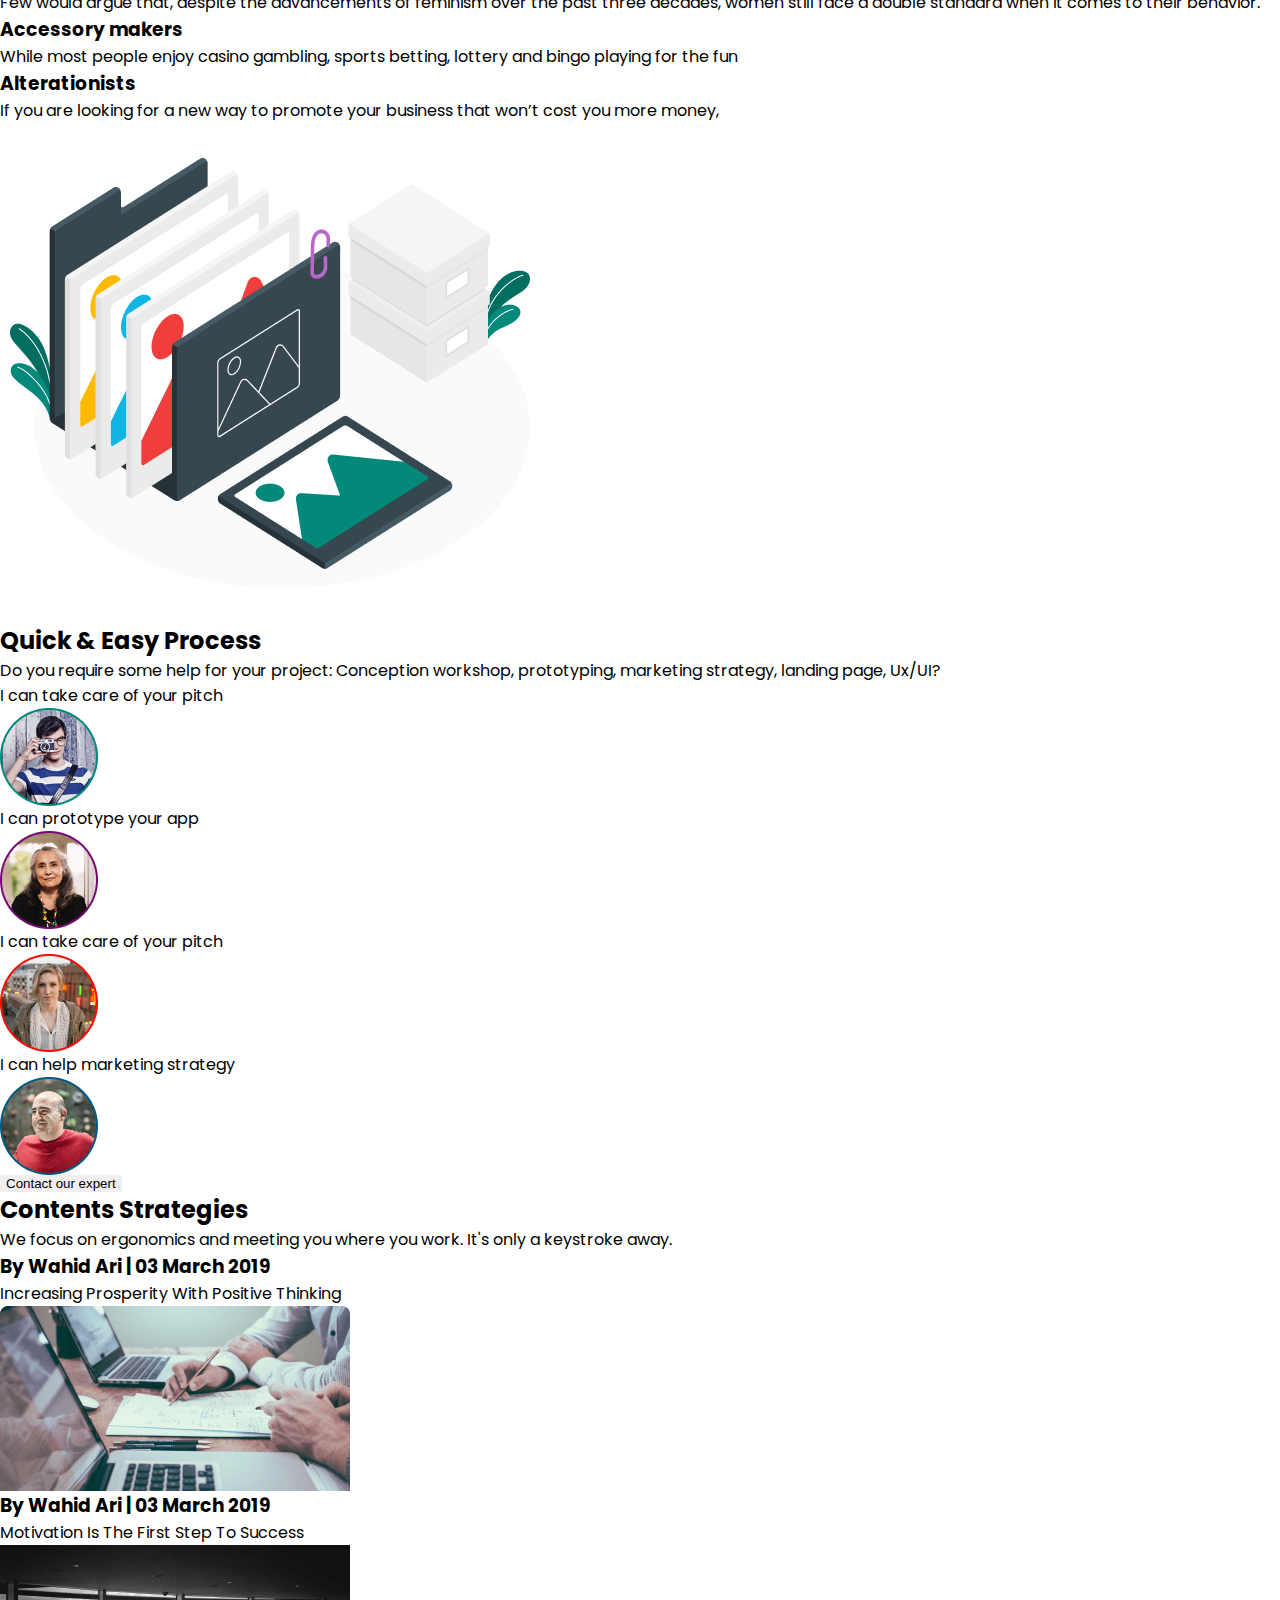
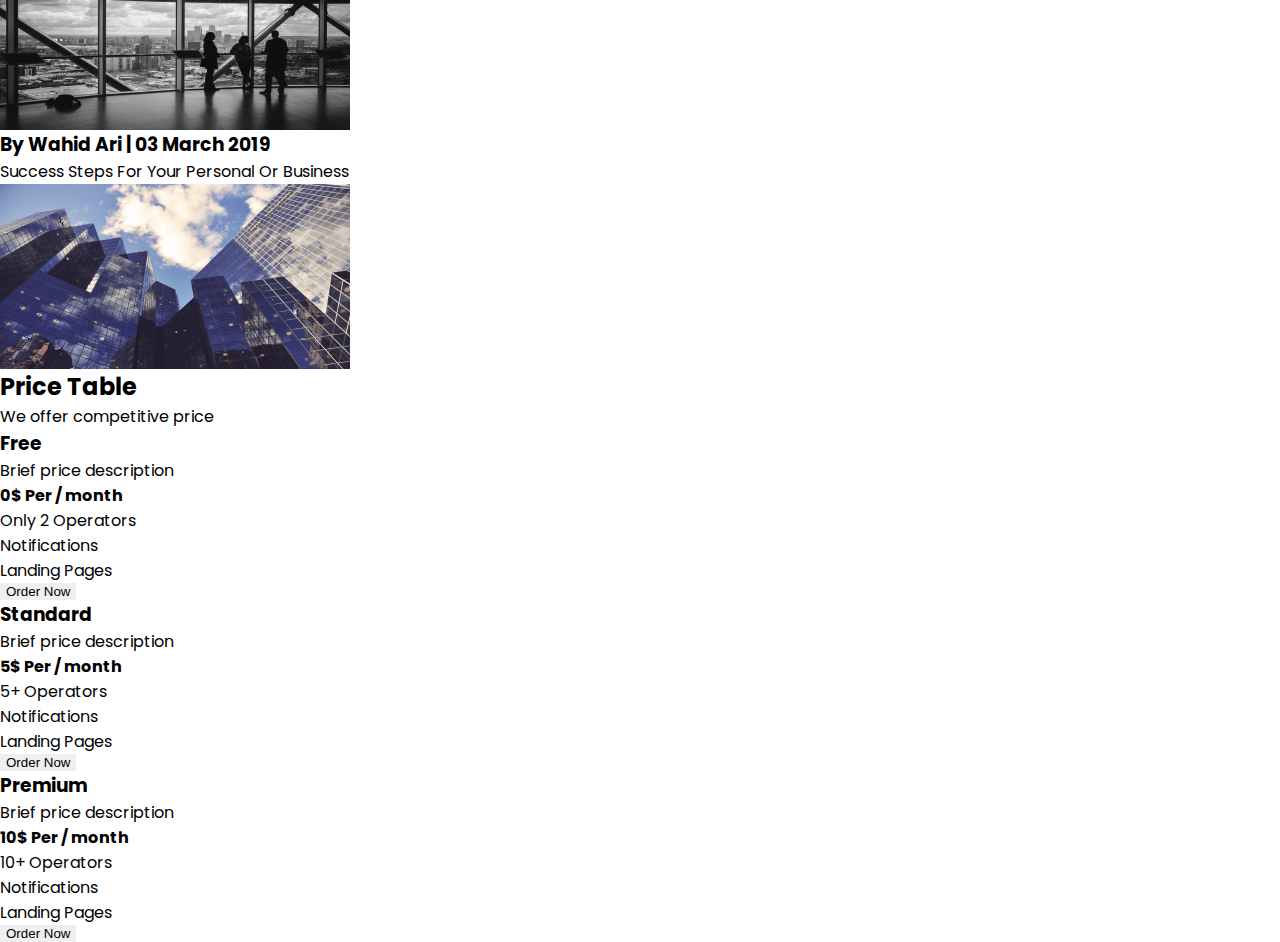
==== commit 988fb87d: "add" ====
--- a/index.html
+++ b/index.html
@@ -46,13 +46,15 @@
             <button type="button" class="list-btn-sign">Sign In</button>
           </li>
           <li class="list-btn-item">
-            <button type="button" class="list-btn-sign second">Sign Up</button>
+            <button type="button" class="list-btn-sign btn-second">
+              Sign Up
+            </button>
           </li>
         </ul>
       </div>
     </header>
     <main>
-      <section class="section-hero">
+      <section class="hero">
         <div class="container hero-container">
           <div class="container-add">
             <h1 class="hero-title">Work at the speed of thought</h1>
@@ -66,6 +68,11 @@
               </li>
               <li class="hero-item">
                 <button type="button" class="btn-hero-second">
+                  <span class="triangle">
+                    <svg class="triangle-icon" width="16" height="18">
+                      <use href="./images/icons.svg#icon-triangle"></use>
+                    </svg>
+                  </span>
                   Watch the Video
                 </button>
               </li>
@@ -81,12 +88,22 @@
           </h2>
           <ul class="specifically-list">
             <li class="specifically-item">
+              <div class="icon-container grenn-wrap">
+                <svg class="item-icon" width="11" height="18">
+                  <use href="./images/icons.svg#icon-click"></use>
+                </svg>
+              </div>
               <h3 class="specifically-subtitle">First click tests</h3>
               <p class="specifically-subtext">
                 While most people enjoy casino gambling,
               </p>
             </li>
             <li class="specifically-item">
+              <div class="icon-container blue-wrap">
+                <svg class="item-icon" width="18" height="18">
+                  <use href="./images/icons.svg#icon-wave"></use>
+                </svg>
+              </div>
               <h3 class="specifically-subtitle">Design surveys</h3>
               <p class="specifically-subtext">
                 Sports betting, lottery and bingo playing for the funFive second
@@ -94,12 +111,22 @@
               </p>
             </li>
             <li class="specifically-item">
+              <div class="icon-container violet-wrap">
+                <svg class="item-icon" width="16" height="18">
+                  <use href="./images/icons.svg#icon-heart"></use>
+                </svg>
+              </div>
               <h3 class="specifically-subtitle">Preference tests</h3>
               <p class="specifically-subtext">
                 The Myspace page defines the individual.
               </p>
             </li>
             <li class="specifically-item">
+              <div class="icon-container tomato-wrap">
+                <svg class="item-icon" width="14" height="18">
+                  <use href="./images/icons.svg#icon-clock"></use>
+                </svg>
+              </div>
               <h3 class="specifically-subtitle">Five second tests</h3>
               <p class="specifically-subtext">
                 Personal choices and the overall personality of the person.
@@ -109,50 +136,81 @@
           <button type="button" class="specifically-btn">SIGN UP NOW</button>
         </div>
       </section>
-      <section>
-        <h2>Effortless Validation for Management</h2>
-        <p>
-          The Myspace page defines the individual, his or her characteristics,
-          traits, personal choices and the overall personality of the person.
-        </p>
-        <ul>
-          <li>
-            <h3>Accessory makers</h3>
+      <section class="management">
+        <div class="container management-container">
+          <div class="management-subcontainer">
+            <h2 class="management-title">
+              <span class="span">Effortless Validation for</span>
+              Management
+            </h2>
+            <p class="management-text">
+              The Myspace page defines the individual, his or her
+              characteristics, traits, personal choices and the overall
+              personality of the person.
+            </p>
+            <ul class="management-list">
+              <li class="management-item">
+                <h3 class="management-subtitle">Accessory makers</h3>
+                <p class="management-subtext">
+                  While most people enjoy casino gambling, sports betting,
+                  lottery and bingo playing for the fun
+                </p>
+              </li>
+              <li class="management-item">
+                <h3 class="management-subtitle">Alterationists</h3>
+                <p class="management-subtext">
+                  If you are looking for a new way to promote your business that
+                  won’t cost you more money,
+                </p>
+              </li>
+            </ul>
+          </div>
+          <img src="./images/management-img.png" alt="management" />
+        </div>
+      </section>
+      <section class="support">
+        <div>
+          <div>
+            <h2>Easier decision making for Customer Support</h2>
             <p>
-              While most people enjoy casino gambling, sports betting, lottery
-              and bingo playing for the fun
-            </p>
-          </li>
-          <li>
-            <h3>Alterationists</h3>
-            <p>
-              If you are looking for a new way to promote your business that
-              won’t cost you more money,
-            </p>
-          </li>
-        </ul>
-        <img src="./images/management-img.png" alt="management" />
-      </section>
-      <section>
-        <h2>Easier decision making for Customer Support</h2>
-        <p>
-          The Myspace page defines the individual, his or her characteristics,
-          traits, personal choices and the overall personality of the person.
-        </p>
-        <ul>
-          <li><p>Never worry about overpaying for your energy again.</p></li>
-          <li>
-            <p>
-              We will only switch you to energy companies that we trust and will
-              treat you right.
-            </p>
-          </li>
-          <h3></h3>
-          <li>
-            <p>We track the markets daily and know where the savings are.</p>
-          </li>
-        </ul>
-        <img src="./images/support-img.png" alt="support" />
+              The Myspace page defines the individual, his or her
+              characteristics, traits, personal choices and the overall
+              personality of the person.
+            </p>
+            <ul>
+              <li>
+                <div class="tick-wrap-yellow">
+                  <svg class="svg-tick" width="" height="">
+                    <use href=""></use>
+                  </svg>
+                </div>
+                <p>Never worry about overpaying for your energy again.</p>
+              </li>
+              <li>
+                <div class="tick-wrap-red">
+                  <svg class="svg-tick" width="" height="">
+                    <use href=""></use>
+                  </svg>
+                </div>
+                <p>
+                  We will only switch you to energy companies that we trust and
+                  will treat you right.
+                </p>
+              </li>
+              <li>
+                <div class="tick-wrap-blue">
+                  <svg class="svg-tick" width="" height="">
+                    <use href=""></use>
+                  </svg>
+                </div>
+                <p>
+                  We track the markets daily and know where the savings are.
+                </p>
+              </li>
+            </ul>
+          </div>
+          <img src="./images/support-img.png" alt="support" />
+        </div>
       </section>
       <section>
         <h2>Optimisation for Collaborative</h2>
--- a/css/styles.css
+++ b/css/styles.css
@@ -101,7 +101,7 @@
 
 .list-btn-item {}
 
-.second {
+.btn-second {
     background: #02897a;
     border-radius: 4px;
     width: 113px;
@@ -109,7 +109,7 @@
     color: #fff;
 }
 
-.section-hero {
+.hero {
     padding: 25px 0;
 }
 
@@ -136,6 +136,7 @@
         font-size: 18px;
         line-height: 1.55;
         color: #22343d;
+        margin-bottom: 45px;
 }
 
 .hero-list {
@@ -154,11 +155,10 @@
             color: #fff;
             border-radius: 4px;
             background: #02897a;
+            margin-right: 30px;
 }
 
 .btn-hero-second {
-    width: 164px;
-        height: 23px;
         font-weight: 600;
             font-size: 16px;
             text-decoration: underline;
@@ -168,11 +168,17 @@
             text-align: center;
 }
 
+.triangle-icon {
+    fill: #02897a;
+    margin-right: 8px;
+}
+
 .specifically {
     padding: 100px 0;
 }
 
 .specifically-container {
+    margin-bottom: 50px;
 }
 
 .specifically-title {
@@ -180,7 +186,7 @@
         font-size: 32px;
         text-align: center;
         color: #22343d;
-        max-width: 431px;
+        max-width: 500px;
             color: #22343d;
             margin: 0 auto 50px;
     }
@@ -193,6 +199,40 @@
 
 .specifically-item {
     width: calc((100% - 30px * 3) / 4);
+}
+
+.icon-container {
+    border-radius: 19px;
+        width: 54px;
+        height: 54px;
+        display: flex;
+        align-items: center;
+        justify-content: center;
+        margin-bottom: 24px;
+}
+
+.grenn-wrap {
+    background-color: #02897a;
+    padding: 18px;
+}
+
+.blue-wrap {
+background-color: #4d8dff;
+padding: 18px;
+} 
+
+.violet-wrap {
+background-color: #740a76;
+padding: 18px;
+}
+
+.tomato-wrap {
+    background-color: #f03e3d;
+padding: 18px;    
+}
+
+.item-icon {
+    fill: #fff;
 }
 
 .specifically-subtitle {
@@ -216,7 +256,66 @@
         font-weight: 700;
             font-size: 16px;
             color: #fff;
+            margin: 0 auto;
             align-items: center;
+}
+
+.management {}
+
+.management-container {
+    display: flex;
+    flex-direction: row;
+    align-items: center;
+    padding-bottom: 100px;
+    gap: 84px;
+}
+
+.management-subcontainer {
+    padding: 41px 0;
+    max-width: 486px;
+}
+
+.management-title {
+  font-weight: 700;
+        font-size: 32px;
+        margin-bottom: 25px;
+}
+
+.span {
+    display: block;
+    font-weight: 600;
+        font-size: 16px;
+        margin-bottom: 8px;
+}
+
+.management-text {
+    font-weight: 400;
+        font-size: 16px;
+        line-height: 1.63;
+        color: #22343d;
+        margin-bottom: 30px;
+}
+
+.management-list {
+    display: flex;
+    flex-direction: column;
+}
+
+.management-item {}
+
+.management-subtitle {
+    font-weight: 600;
+        font-size: 16px;
+        line-height: 1.63;
+        color: #22343d;
+        margin-bottom: 12px;
+}
+
+.management-subtext {
+    font-weight: 400;
+        font-size: 16px;
+        line-height: 1.63;
+        margin-bottom: 25px;
 }
 
 .container-contact {
